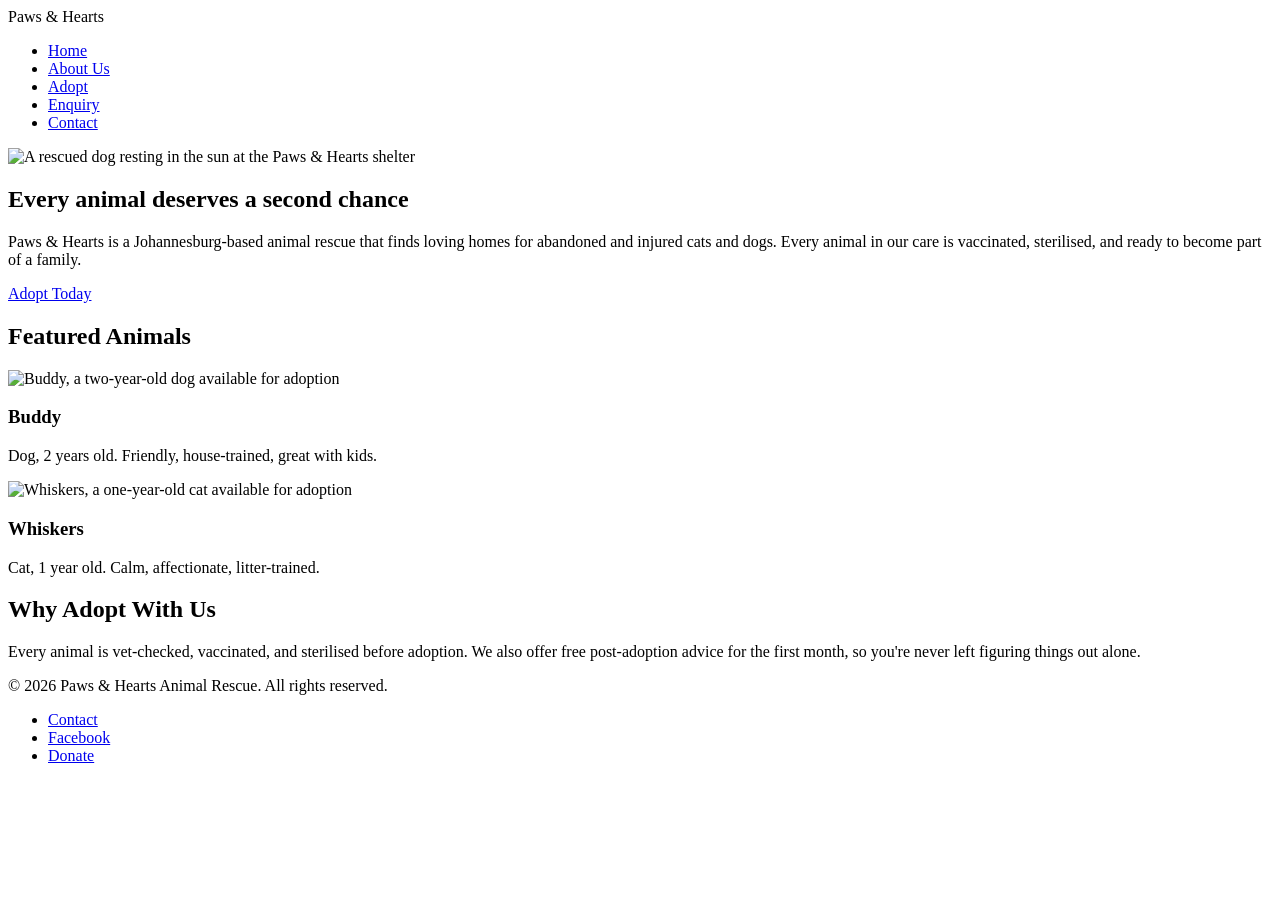
==== index.html @ 0d99cdfc "Restore and push complete website" ====
<!DOCTYPE html>
<html lang="en">
<head>
  <meta charset="UTF-8">
  <meta name="viewport" content="width=device-width, initial-scale=1.0">
  <title>Paws & Hearts | Home</title>
  <!-- one shared stylesheet keeps colours, fonts and spacing consistent across
       every page, and means a style change only has to be made in one place -->
  <link rel="stylesheet" href="css/style.css">
</head>
<body>

  <!-- ***** header ***** -->
  <!-- the header holds the logo and main navigation, and is repeated
       identically on every page so visitors always know where they are
       and can get to any other page in one click -->
  <header>
    <div class="logo">Paws & Hearts</div>

    <nav>
      <!-- these five links match the five pages required by the brief:
           home, about, a services-equivalent page (adopt), enquiry, contact -->
      <ul>
        <li><a href="index.html">Home</a></li>
        <li><a href="about.html">About Us</a></li>
        <li><a href="adopt.html">Adopt</a></li>
        <li><a href="enquiry.html">Enquiry</a></li>
        <li><a href="contact.html">Contact</a></li>
      </ul>
    </nav>
  </header>

  <!-- ***** main content ***** -->
  <main>

    <!-- the hero is the first thing a visitor sees. it states who we are in
         one line and points straight at the main action we want: adopting.
         the <h1> is the single most important heading on the page for both
         users and SEO, so there is only one per page -->
    <section class="hero">
      <img src="images/hero-dog.jpg" alt="A rescued dog resting in the sun at the Paws & Hearts shelter">
      <h1>Every animal deserves a second chance</h1>
      <p>Paws & Hearts is a Johannesburg-based animal rescue that finds loving
         homes for abandoned and injured cats and dogs. Every animal in our
         care is vaccinated, sterilised, and ready to become part of a family.</p>
      <a href="adopt.html" class="cta-button">Adopt Today</a>
    </section>

    <!-- a short teaser of featured animals. the full list lives on adopt.html
         so this section is deliberately kept small -->
    <section class="featured-animals">
      <h2>Featured Animals</h2>
      <article class="animal-card">
        <img src="images/animal-buddy.jpg" alt="Buddy, a two-year-old dog available for adoption">
        <h3>Buddy</h3>
        <p>Dog, 2 years old. Friendly, house-trained, great with kids.</p>
      </article>
      <article class="animal-card">
        <img src="images/animal-whiskers.jpg" alt="Whiskers, a one-year-old cat available for adoption">
        <h3>Whiskers</h3>
        <p>Cat, 1 year old. Calm, affectionate, litter-trained.</p>
      </article>
    </section>

    <!-- explains why adopting through us specifically is a good choice,
         builds trust before asking someone to commit to a form -->
    <section class="why-adopt">
      <h2>Why Adopt With Us</h2>
      <p>Every animal is vet-checked, vaccinated, and sterilised before
         adoption. We also offer free post-adoption advice for the first
         month, so you're never left figuring things out alone.</p>
    </section>

  </main>

  <!-- ***** footer ***** -->
  <!-- repeated on every page so contact info and a donate link are always
       one click away, no matter which page a visitor lands on -->
  <footer>
    <p>&copy; 2026 Paws & Hearts Animal Rescue. All rights reserved.</p>
    <ul>
      <li><a href="contact.html">Contact</a></li>
      <li><a href="#">Facebook</a></li>
      <li><a href="#">Donate</a></li>
    </ul>
  </footer>

  <script src="js/main.js"></script>
</body>
</html>
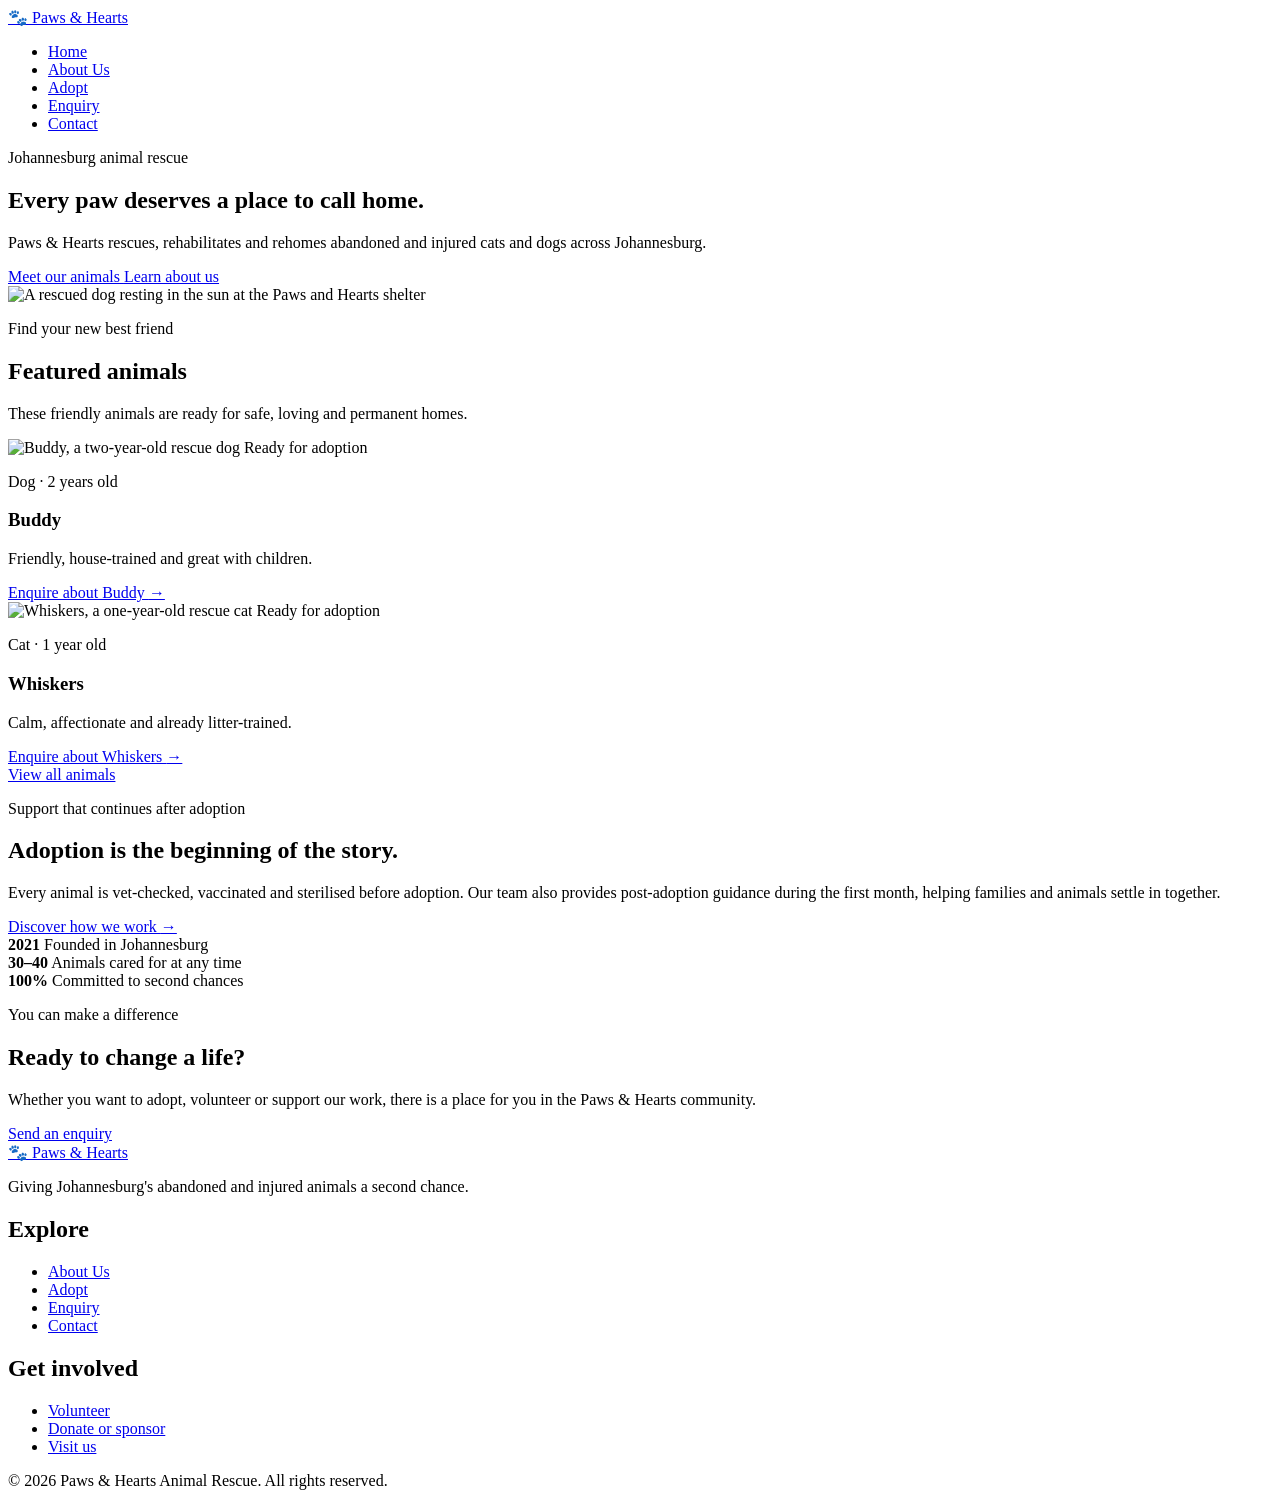
==== commit 383f2533: "Just refined my index.html to ensure that all links work well and nothing is left out" ====
--- a/index.html
+++ b/index.html
@@ -3,88 +3,261 @@
 <head>
   <meta charset="UTF-8">
   <meta name="viewport" content="width=device-width, initial-scale=1.0">
+
   <title>Paws & Hearts | Home</title>
-  <!-- one shared stylesheet keeps colours, fonts and spacing consistent across
-       every page, and means a style change only has to be made in one place -->
+
+  <!--
+    One shared external stylesheet is linked to every page.
+    This ensures that the entire website has consistent typography,
+    colours, spacing, layout and responsive behaviour.
+  -->
   <link rel="stylesheet" href="css/style.css">
 </head>
+
 <body>
 
-  <!-- ***** header ***** -->
-  <!-- the header holds the logo and main navigation, and is repeated
-       identically on every page so visitors always know where they are
-       and can get to any other page in one click -->
-  <header>
-    <div class="logo">Paws & Hearts</div>
-
-    <nav>
-      <!-- these five links match the five pages required by the brief:
-           home, about, a services-equivalent page (adopt), enquiry, contact -->
+  <!-- =========================
+       SITE HEADER AND NAVIGATION
+       ========================= -->
+  <header class="site-header">
+
+    <a class="logo" href="index.html" aria-label="Paws and Hearts home page">
+      <span class="logo-paw" aria-hidden="true">🐾</span>
+      <span>Paws &amp; Hearts</span>
+    </a>
+
+    <nav class="site-navigation" aria-label="Main navigation">
       <ul>
-        <li><a href="index.html">Home</a></li>
-        <li><a href="about.html">About Us</a></li>
-        <li><a href="adopt.html">Adopt</a></li>
-        <li><a href="enquiry.html">Enquiry</a></li>
-        <li><a href="contact.html">Contact</a></li>
+        <li>
+          <a href="index.html" aria-current="page">Home</a>
+        </li>
+        <li>
+          <a href="about.html">About Us</a>
+        </li>
+        <li>
+          <a href="adopt.html">Adopt</a>
+        </li>
+        <li>
+          <a href="enquiry.html">Enquiry</a>
+        </li>
+        <li>
+          <a href="contact.html">Contact</a>
+        </li>
       </ul>
     </nav>
+
   </header>
 
-  <!-- ***** main content ***** -->
   <main>
 
-    <!-- the hero is the first thing a visitor sees. it states who we are in
-         one line and points straight at the main action we want: adopting.
-         the <h1> is the single most important heading on the page for both
-         users and SEO, so there is only one per page -->
-    <section class="hero">
-      <img src="images/hero-dog.jpg" alt="A rescued dog resting in the sun at the Paws & Hearts shelter">
-      <h1>Every animal deserves a second chance</h1>
-      <p>Paws & Hearts is a Johannesburg-based animal rescue that finds loving
-         homes for abandoned and injured cats and dogs. Every animal in our
-         care is vaccinated, sterilised, and ready to become part of a family.</p>
-      <a href="adopt.html" class="cta-button">Adopt Today</a>
-    </section>
-
-    <!-- a short teaser of featured animals. the full list lives on adopt.html
-         so this section is deliberately kept small -->
-    <section class="featured-animals">
-      <h2>Featured Animals</h2>
-      <article class="animal-card">
-        <img src="images/animal-buddy.jpg" alt="Buddy, a two-year-old dog available for adoption">
-        <h3>Buddy</h3>
-        <p>Dog, 2 years old. Friendly, house-trained, great with kids.</p>
-      </article>
-      <article class="animal-card">
-        <img src="images/animal-whiskers.jpg" alt="Whiskers, a one-year-old cat available for adoption">
-        <h3>Whiskers</h3>
-        <p>Cat, 1 year old. Calm, affectionate, litter-trained.</p>
-      </article>
-    </section>
-
-    <!-- explains why adopting through us specifically is a good choice,
-         builds trust before asking someone to commit to a form -->
-    <section class="why-adopt">
-      <h2>Why Adopt With Us</h2>
-      <p>Every animal is vet-checked, vaccinated, and sterilised before
-         adoption. We also offer free post-adoption advice for the first
-         month, so you're never left figuring things out alone.</p>
+    <!-- =========================
+         HERO SECTION
+         ========================= -->
+    <section class="hero-section">
+
+      <div class="hero-content">
+        <p class="eyebrow">Johannesburg animal rescue</p>
+
+        <h1>Every paw deserves a place to call home.</h1>
+
+        <p class="hero-introduction">
+          Paws &amp; Hearts rescues, rehabilitates and rehomes abandoned
+          and injured cats and dogs across Johannesburg.
+        </p>
+
+        <div class="hero-actions">
+          <a class="button button-primary" href="adopt.html">
+            Meet our animals
+          </a>
+
+          <a class="button button-secondary" href="about.html">
+            Learn about us
+          </a>
+        </div>
+      </div>
+
+      <div class="hero-image-wrapper">
+        <img
+          src="images/hero-dog.jpg"
+          alt="A rescued dog resting in the sun at the Paws and Hearts shelter"
+          class="hero-image"
+        >
+      </div>
+
+    </section>
+
+    <!-- =========================
+         FEATURED ANIMALS
+         ========================= -->
+    <section class="content-section featured-section">
+
+      <div class="section-heading">
+        <p class="eyebrow">Find your new best friend</p>
+        <h2>Featured animals</h2>
+        <p>
+          These friendly animals are ready for safe, loving and permanent homes.
+        </p>
+      </div>
+
+      <div class="animal-grid animal-grid-home">
+
+        <article class="animal-card">
+          <div class="animal-image-wrapper">
+            <img
+              src="images/animal-buddy.jpg"
+              alt="Buddy, a two-year-old rescue dog"
+              class="animal-image"
+            >
+            <span class="animal-status">Ready for adoption</span>
+          </div>
+
+          <div class="animal-card-content">
+            <p class="animal-type">Dog · 2 years old</p>
+            <h3>Buddy</h3>
+            <p>
+              Friendly, house-trained and great with children.
+            </p>
+            <a class="text-link" href="enquiry.html">
+              Enquire about Buddy <span aria-hidden="true">→</span>
+            </a>
+          </div>
+        </article>
+
+        <article class="animal-card">
+          <div class="animal-image-wrapper">
+            <img
+              src="images/animal-whiskers.jpg"
+              alt="Whiskers, a one-year-old rescue cat"
+              class="animal-image"
+            >
+            <span class="animal-status">Ready for adoption</span>
+          </div>
+
+          <div class="animal-card-content">
+            <p class="animal-type">Cat · 1 year old</p>
+            <h3>Whiskers</h3>
+            <p>
+              Calm, affectionate and already litter-trained.
+            </p>
+            <a class="text-link" href="enquiry.html">
+              Enquire about Whiskers <span aria-hidden="true">→</span>
+            </a>
+          </div>
+        </article>
+
+      </div>
+
+      <a class="button button-outline section-button" href="adopt.html">
+        View all animals
+      </a>
+
+    </section>
+
+    <!-- =========================
+         WHY ADOPT WITH US
+         ========================= -->
+    <section class="split-section">
+
+      <div class="split-section-content">
+        <p class="eyebrow">Support that continues after adoption</p>
+        <h2>Adoption is the beginning of the story.</h2>
+
+        <p>
+          Every animal is vet-checked, vaccinated and sterilised before
+          adoption. Our team also provides post-adoption guidance during
+          the first month, helping families and animals settle in together.
+        </p>
+
+        <a class="text-link" href="about.html">
+          Discover how we work <span aria-hidden="true">→</span>
+        </a>
+      </div>
+
+      <div class="fact-panel">
+        <div class="fact-item">
+          <strong>2021</strong>
+          <span>Founded in Johannesburg</span>
+        </div>
+
+        <div class="fact-item">
+          <strong>30–40</strong>
+          <span>Animals cared for at any time</span>
+        </div>
+
+        <div class="fact-item">
+          <strong>100%</strong>
+          <span>Committed to second chances</span>
+        </div>
+      </div>
+
+    </section>
+
+    <!-- =========================
+         CALL TO ACTION
+         ========================= -->
+    <section class="callout-section">
+      <p class="eyebrow">You can make a difference</p>
+      <h2>Ready to change a life?</h2>
+      <p>
+        Whether you want to adopt, volunteer or support our work,
+        there is a place for you in the Paws &amp; Hearts community.
+      </p>
+
+      <a class="button button-primary" href="enquiry.html">
+        Send an enquiry
+      </a>
     </section>
 
   </main>
 
-  <!-- ***** footer ***** -->
-  <!-- repeated on every page so contact info and a donate link are always
-       one click away, no matter which page a visitor lands on -->
-  <footer>
-    <p>&copy; 2026 Paws & Hearts Animal Rescue. All rights reserved.</p>
-    <ul>
-      <li><a href="contact.html">Contact</a></li>
-      <li><a href="#">Facebook</a></li>
-      <li><a href="#">Donate</a></li>
-    </ul>
+  <!-- =========================
+       SITE FOOTER
+       ========================= -->
+  <footer class="site-footer">
+
+    <div class="footer-content">
+      <div>
+        <a class="footer-logo" href="index.html">
+          🐾 Paws &amp; Hearts
+        </a>
+
+        <p>
+          Giving Johannesburg's abandoned and injured animals
+          a second chance.
+        </p>
+      </div>
+
+      <div class="footer-links">
+        <h2 class="footer-heading">Explore</h2>
+
+        <ul>
+          <li><a href="about.html">About Us</a></li>
+          <li><a href="adopt.html">Adopt</a></li>
+          <li><a href="enquiry.html">Enquiry</a></li>
+          <li><a href="contact.html">Contact</a></li>
+        </ul>
+      </div>
+
+      <div class="footer-links">
+        <h2 class="footer-heading">Get involved</h2>
+
+        <ul>
+          <li><a href="enquiry.html">Volunteer</a></li>
+          <li><a href="enquiry.html">Donate or sponsor</a></li>
+          <li><a href="contact.html">Visit us</a></li>
+        </ul>
+      </div>
+    </div>
+
+    <div class="footer-bottom">
+      <p>
+        &copy; 2026 Paws &amp; Hearts Animal Rescue.
+        All rights reserved.
+      </p>
+    </div>
+
   </footer>
 
   <script src="js/main.js"></script>
 </body>
-</html>
+</html>
--- a/css/style.css
+++ b/css/style.css
@@ -0,0 +1,10 @@
+/* style.css
+   This is a placeholder stylesheet for Part 1.
+   -Linking it now, even though it is empty, means the <link> tag in every
+    HTML page already resolves correctly instead of pointing to a missing file.
+   -Full styling (colours, layout, typography from the proposal's Design
+    section) gets built here in Part 2. */
+
+* {
+  box-sizing: border-box;
+}
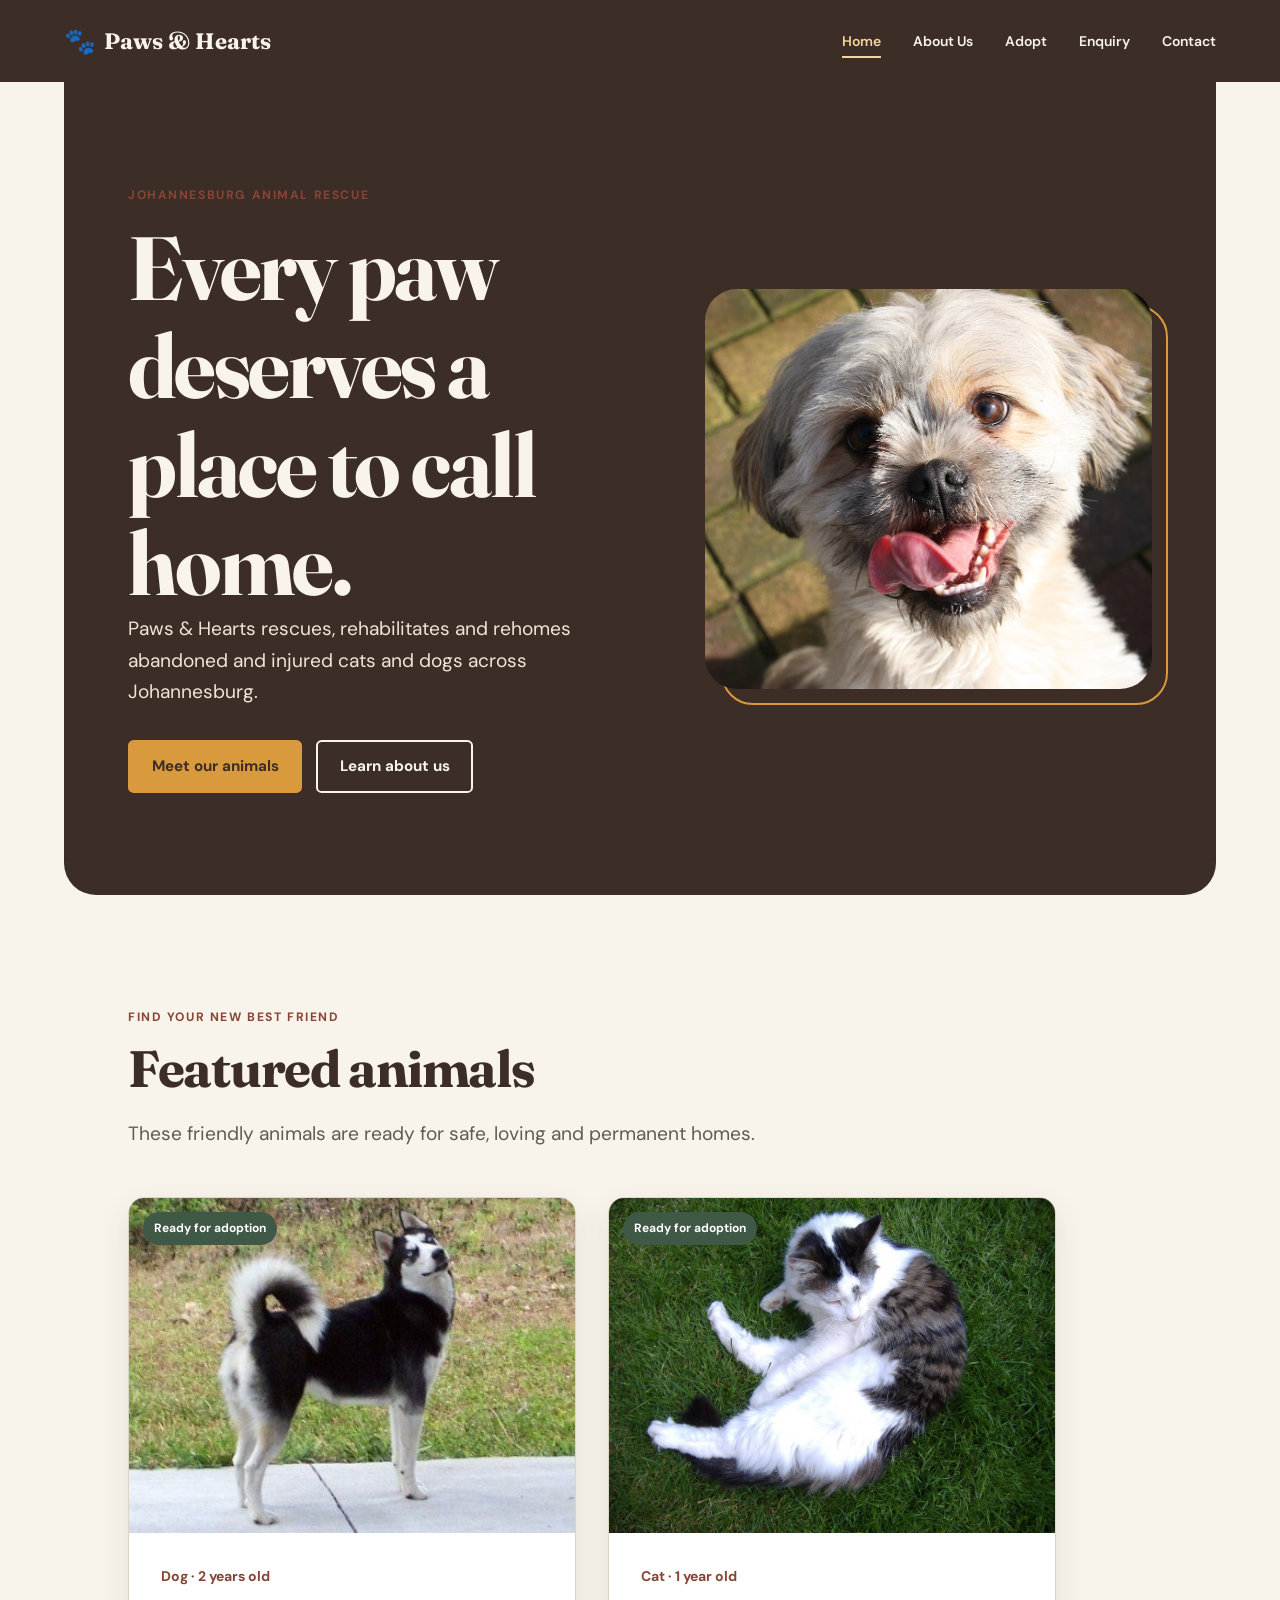
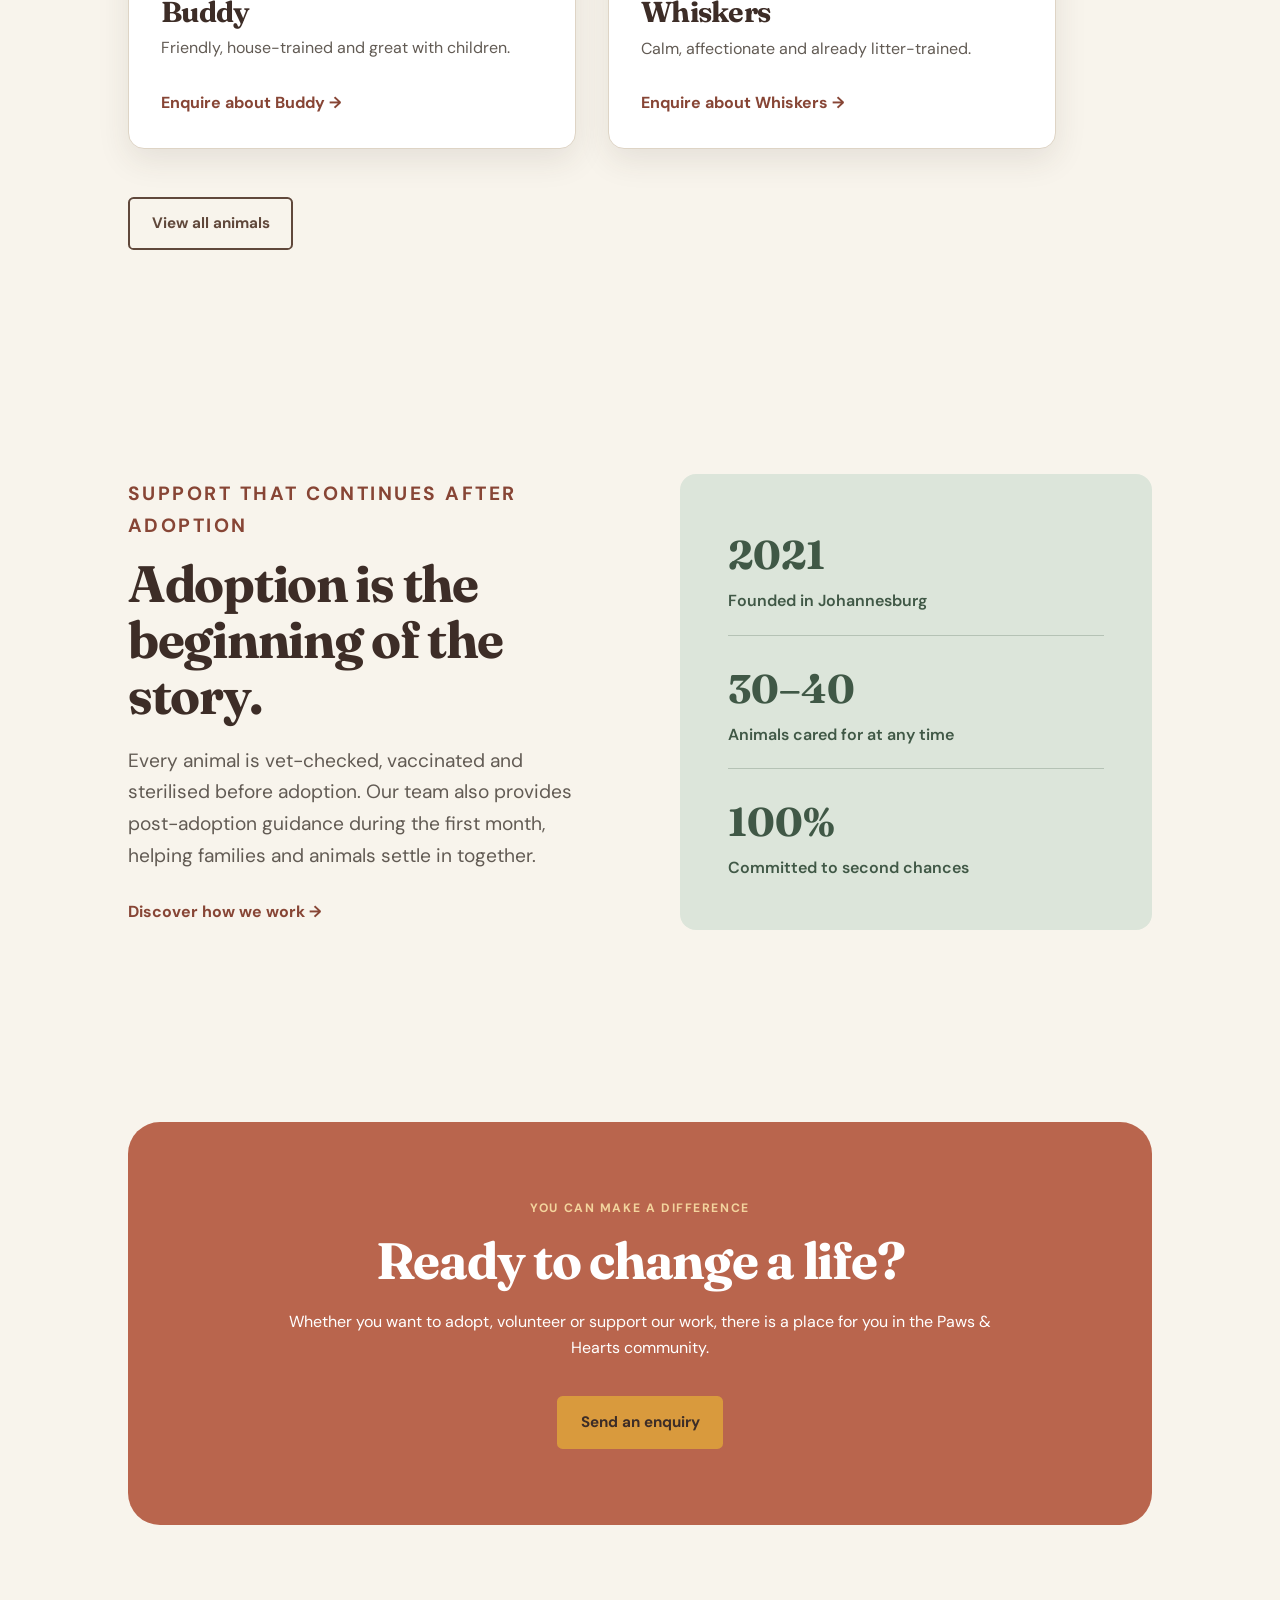
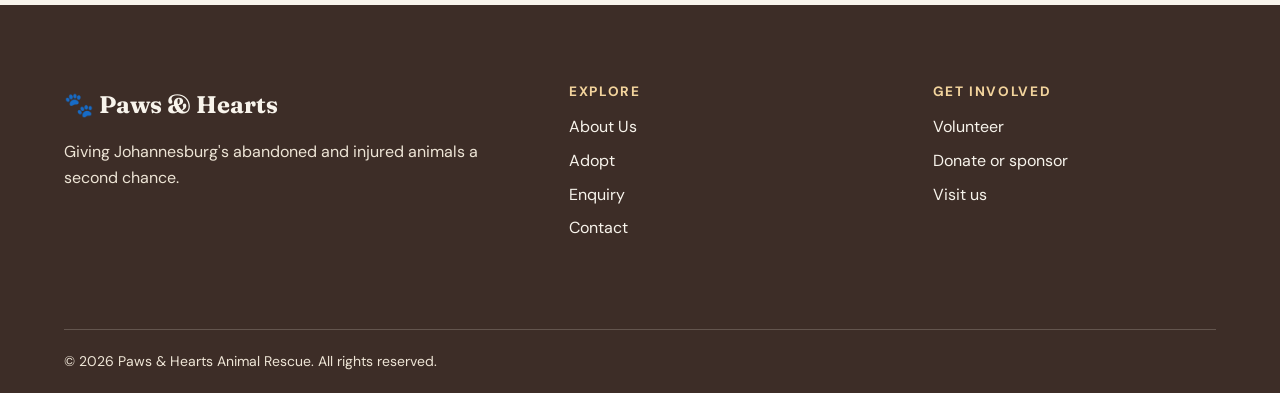
==== commit 25903228: "I added pictures to make my code look cleaner and more nice" ====
--- a/index.html
+++ b/index.html
@@ -78,7 +78,7 @@
 
       <div class="hero-image-wrapper">
         <img
-          src="images/hero-dog.jpg"
+          src="images/hero-dog.png"
           alt="A rescued dog resting in the sun at the Paws and Hearts shelter"
           class="hero-image"
         >
@@ -104,7 +104,7 @@
         <article class="animal-card">
           <div class="animal-image-wrapper">
             <img
-              src="images/animal-buddy.jpg"
+              src="images/animal-buddy.png"
               alt="Buddy, a two-year-old rescue dog"
               class="animal-image"
             >
@@ -126,7 +126,7 @@
         <article class="animal-card">
           <div class="animal-image-wrapper">
             <img
-              src="images/animal-whiskers.jpg"
+              src="images/animal-whiskers.png"
               alt="Whiskers, a one-year-old rescue cat"
               class="animal-image"
             >
--- a/css/style.css
+++ b/css/style.css
@@ -1,10 +1,1369 @@
-/* style.css
-   This is a placeholder stylesheet for Part 1.
-   -Linking it now, even though it is empty, means the <link> tag in every
-    HTML page already resolves correctly instead of pointing to a missing file.
-   -Full styling (colours, layout, typography from the proposal's Design
-    section) gets built here in Part 2. */
-
-* {
+/* =====================================================================
+   Paws & Hearts Animal Rescue
+   Part 2 external stylesheet
+
+   This stylesheet provides:
+
+   - A consistent visual identity across all five pages
+   - CSS reset and default styles
+   - Typography and colour systems using CSS variables
+   - Flexbox and Grid layouts
+   - Desktop, tablet and mobile responsive breakpoints
+   - Responsive images
+   - Hover, focus and active pseudo-classes
+   - Accessible keyboard focus states
+   - Reduced-motion support
+   ===================================================================== */
+
+
+/* =====================================================================
+   1. EXTERNAL FONT IMPORTS
+   ===================================================================== */
+
+@import url(
+  'https://fonts.googleapis.com/css2?family=DM+Sans:wght@400;500;600;700&family=Fraunces:opsz,wght@9..144,600;9..144,700&display=swap'
+);
+
+
+/* =====================================================================
+   2. CSS RESET
+   ===================================================================== */
+
+/*
+  The universal selector applies a predictable box-sizing model
+  to every element. This makes width calculations easier because
+  padding and borders are included inside the declared width.
+*/
+
+*,
+*::before,
+*::after {
   box-sizing: border-box;
-}
+  margin: 0;
+  padding: 0;
+}
+
+
+/*
+  Improve scrolling and make anchor links move smoothly.
+*/
+
+html {
+  scroll-behavior: smooth;
+}
+
+
+/*
+  Prevent horizontal scrolling caused by large elements or images.
+*/
+
+body {
+  overflow-x: hidden;
+}
+
+
+/*
+  Images automatically shrink inside their containers.
+  This ensures that images do not break the mobile layout.
+*/
+
+img {
+  display: block;
+  max-width: 100%;
+  height: auto;
+}
+
+
+/*
+  Form controls inherit the site's typography instead of using
+  inconsistent browser defaults.
+*/
+
+button,
+input,
+select,
+textarea {
+  font: inherit;
+}
+
+
+/*
+  Remove default list bullets because navigation and custom lists
+  are styled separately below.
+*/
+
+ul,
+ol {
+  list-style: none;
+}
+
+
+/* =====================================================================
+   3. DESIGN TOKENS
+   ===================================================================== */
+
+:root {
+
+  /*
+    Dog-inspired colour palette:
+
+    Charcoal: readable main text
+    Cream: warm page background
+    Golden tan: primary call-to-action colour
+    Terracotta: secondary warm accent
+    Sage: calm animal-care accent
+    Brown: supporting dog-colour tone
+  */
+
+  --color-ink: #25221f;
+  --color-ink-soft: #625b54;
+  --color-cream: #f8f4ec;
+  --color-cream-dark: #eee5d6;
+  --color-white: #ffffff;
+
+  --color-brown: #60483b;
+  --color-brown-dark: #3d2d27;
+
+  --color-gold: #d99a3d;
+  --color-gold-light: #f3d49d;
+  --color-gold-dark: #a76e1d;
+
+  --color-terracotta: #b9654d;
+  --color-terracotta-dark: #874535;
+
+  --color-sage: #657c68;
+  --color-sage-light: #dce5da;
+  --color-sage-dark: #405846;
+
+  --color-border: #ded4c5;
+  --color-focus: #286c73;
+
+  /*
+    Typography variables.
+  */
+
+  --font-heading: "Fraunces", Georgia, serif;
+  --font-body: "DM Sans", Arial, sans-serif;
+
+  --font-size-small: 0.875rem;
+  --font-size-body: 1rem;
+  --font-size-large: 1.2rem;
+  --font-size-h3: 1.45rem;
+  --font-size-h2: clamp(2rem, 4vw, 3.25rem);
+  --font-size-h1: clamp(2.8rem, 7vw, 5.8rem);
+
+  /*
+    Spacing scale.
+  */
+
+  --space-1: 0.5rem;
+  --space-2: 0.875rem;
+  --space-3: 1.25rem;
+  --space-4: 2rem;
+  --space-5: 3rem;
+  --space-6: 5rem;
+  --space-7: 7rem;
+
+  /*
+    Layout variables.
+  */
+
+  --content-width: 72rem;
+  --text-width: 68ch;
+  --border-radius-small: 0.35rem;
+  --border-radius-medium: 1rem;
+  --border-radius-large: 2rem;
+
+  /*
+    Shadow variables.
+  */
+
+  --shadow-soft: 0 0.7rem 2rem rgba(61, 45, 39, 0.1);
+  --shadow-card: 0 1rem 2.5rem rgba(61, 45, 39, 0.13);
+  --shadow-hover: 0 1.25rem 2.8rem rgba(61, 45, 39, 0.2);
+}
+
+
+/* =====================================================================
+   4. BASE STYLES
+   ===================================================================== */
+
+body {
+  background-color: var(--color-cream);
+  color: var(--color-ink);
+  font-family: var(--font-body);
+  font-size: var(--font-size-body);
+  line-height: 1.65;
+}
+
+
+/*
+  Default paragraph styling keeps text readable on large displays.
+*/
+
+p {
+  max-width: var(--text-width);
+  margin-bottom: var(--space-3);
+  color: var(--color-ink-soft);
+}
+
+
+/*
+  Headings use a serif display font to create a warm, personal
+  animal-rescue identity rather than a generic technology style.
+*/
+
+h1,
+h2,
+h3 {
+  color: var(--color-brown-dark);
+  font-family: var(--font-heading);
+  font-weight: 700;
+  line-height: 1.1;
+  letter-spacing: -0.025em;
+}
+
+
+h1 {
+  font-size: var(--font-size-h1);
+  max-width: 12ch;
+}
+
+
+h2 {
+  font-size: var(--font-size-h2);
+  margin-bottom: var(--space-3);
+}
+
+
+h3 {
+  font-size: var(--font-size-h3);
+  margin-bottom: var(--space-1);
+}
+
+
+strong {
+  color: var(--color-brown-dark);
+}
+
+
+a {
+  color: inherit;
+  text-decoration: none;
+}
+
+
+a:focus-visible,
+button:focus-visible,
+input:focus-visible,
+select:focus-visible,
+textarea:focus-visible {
+  outline: 3px solid var(--color-focus);
+  outline-offset: 4px;
+}
+
+
+/*
+  Eyebrows are small uppercase labels used to structure sections.
+*/
+
+.eyebrow {
+  color: var(--color-terracotta-dark);
+  font-size: 0.76rem;
+  font-weight: 700;
+  letter-spacing: 0.13em;
+  margin-bottom: var(--space-2);
+  text-transform: uppercase;
+}
+
+
+/* =====================================================================
+   5. SITE HEADER AND NAVIGATION
+   ===================================================================== */
+
+.site-header {
+  align-items: center;
+  background-color: var(--color-brown-dark);
+  color: var(--color-cream);
+  display: flex;
+  justify-content: space-between;
+  gap: var(--space-4);
+  min-height: 5rem;
+  padding: var(--space-3) max(5vw, var(--space-4));
+  position: sticky;
+  top: 0;
+  z-index: 100;
+}
+
+
+/*
+  The logo is also a working link to index.html.
+*/
+
+.logo {
+  align-items: center;
+  color: var(--color-cream);
+  display: inline-flex;
+  font-family: var(--font-heading);
+  font-size: 1.4rem;
+  font-weight: 700;
+  gap: var(--space-1);
+  transition: color 0.2s ease, transform 0.2s ease;
+}
+
+
+.logo-paw {
+  color: var(--color-gold-light);
+  font-family: Arial, sans-serif;
+  font-size: 1.6rem;
+}
+
+
+.logo:hover,
+.logo:focus {
+  color: var(--color-gold-light);
+  transform: translateY(-2px);
+}
+
+
+/*
+  Desktop navigation uses a horizontal flex layout.
+*/
+
+.site-navigation ul {
+  align-items: center;
+  display: flex;
+  flex-wrap: wrap;
+  gap: var(--space-4);
+}
+
+
+.site-navigation a {
+  border-bottom: 2px solid transparent;
+  color: var(--color-cream);
+  font-size: var(--font-size-small);
+  font-weight: 600;
+  padding-bottom: 0.35rem;
+  transition:
+    border-color 0.2s ease,
+    color 0.2s ease;
+}
+
+
+.site-navigation a:hover,
+.site-navigation a:focus,
+.site-navigation a[aria-current="page"] {
+  border-bottom-color: var(--color-gold-light);
+  color: var(--color-gold-light);
+}
+
+
+/* =====================================================================
+   6. MAIN CONTENT LAYOUT
+   ===================================================================== */
+
+main {
+  margin: 0 auto;
+  max-width: var(--content-width);
+  padding: 0 max(5vw, var(--space-4));
+}
+
+
+.content-section {
+  padding: var(--space-7) 0;
+}
+
+
+.page-introduction {
+  padding: var(--space-7) 0 var(--space-6);
+}
+
+
+.page-introduction > p:last-child {
+  font-size: var(--font-size-large);
+  max-width: 60ch;
+}
+
+
+/* =====================================================================
+   7. BUTTONS AND LINKS
+   ===================================================================== */
+
+.button {
+  align-items: center;
+  border: 2px solid transparent;
+  border-radius: var(--border-radius-small);
+  cursor: pointer;
+  display: inline-flex;
+  font-size: 0.95rem;
+  font-weight: 700;
+  justify-content: center;
+  min-height: 3.1rem;
+  padding: 0.75rem 1.35rem;
+  text-align: center;
+  transition:
+    background-color 0.2s ease,
+    border-color 0.2s ease,
+    color 0.2s ease,
+    transform 0.2s ease,
+    box-shadow 0.2s ease;
+}
+
+
+.button:hover {
+  transform: translateY(-3px);
+}
+
+
+.button:active {
+  transform: translateY(0);
+}
+
+
+.button-primary {
+  background-color: var(--color-gold);
+  border-color: var(--color-gold);
+  color: var(--color-brown-dark);
+}
+
+
+.button-primary:hover,
+.button-primary:focus {
+  background-color: var(--color-gold-light);
+  border-color: var(--color-gold-light);
+  box-shadow: var(--shadow-soft);
+}
+
+
+.button-secondary {
+  background-color: transparent;
+  border-color: var(--color-cream);
+  color: var(--color-cream);
+}
+
+
+.button-secondary:hover,
+.button-secondary:focus {
+  background-color: var(--color-cream);
+  color: var(--color-brown-dark);
+}
+
+
+.button-outline {
+  background-color: transparent;
+  border-color: var(--color-brown);
+  color: var(--color-brown);
+}
+
+
+.button-outline:hover,
+.button-outline:focus {
+  background-color: var(--color-brown);
+  color: var(--color-cream);
+}
+
+
+.button-small {
+  font-size: 0.85rem;
+  min-height: 2.7rem;
+  padding: 0.6rem 0.9rem;
+}
+
+
+.text-link {
+  color: var(--color-terracotta-dark);
+  display: inline-block;
+  font-weight: 700;
+  margin-top: var(--space-1);
+  transition: color 0.2s ease, transform 0.2s ease;
+}
+
+
+.text-link:hover,
+.text-link:focus {
+  color: var(--color-gold-dark);
+  transform: translateX(4px);
+}
+
+
+/* =====================================================================
+   8. HOME PAGE HERO
+   ===================================================================== */
+
+.hero-section {
+  align-items: center;
+  background-color: var(--color-brown-dark);
+  border-radius: 0 0 var(--border-radius-large) var(--border-radius-large);
+  color: var(--color-cream);
+  display: grid;
+  gap: var(--space-6);
+  grid-template-columns: minmax(0, 1fr) minmax(20rem, 0.9fr);
+  margin-inline: calc(max(5vw, var(--space-4)) * -1);
+  overflow: hidden;
+  padding: clamp(3rem, 8vw, 7rem) max(5vw, var(--space-4));
+}
+
+
+.hero-content h1 {
+  color: var(--color-cream);
+}
+
+
+.hero-introduction {
+  color: var(--color-cream-dark);
+  font-size: var(--font-size-large);
+  max-width: 52ch;
+}
+
+
+.hero-actions {
+  display: flex;
+  flex-wrap: wrap;
+  gap: var(--space-2);
+  margin-top: var(--space-4);
+}
+
+
+.hero-image-wrapper {
+  position: relative;
+}
+
+
+.hero-image-wrapper::after {
+  border: 2px solid var(--color-gold);
+  border-radius: var(--border-radius-large);
+  content: "";
+  inset: 1rem -1rem -1rem 1rem;
+  pointer-events: none;
+  position: absolute;
+}
+
+
+.hero-image {
+  border-radius: var(--border-radius-large);
+  min-height: 25rem;
+  object-fit: cover;
+  position: relative;
+  width: 100%;
+  z-index: 1;
+}
+
+
+/* =====================================================================
+   9. SECTION HEADINGS
+   ===================================================================== */
+
+.section-heading {
+  margin-bottom: var(--space-5);
+  max-width: 48rem;
+}
+
+
+.section-heading p:last-child {
+  font-size: var(--font-size-large);
+}
+
+
+/* =====================================================================
+   10. ANIMAL CARDS
+   ===================================================================== */
+
+.animal-grid {
+  display: grid;
+  gap: var(--space-4);
+  grid-template-columns: repeat(3, minmax(0, 1fr));
+}
+
+
+.animal-grid-home {
+  grid-template-columns: repeat(2, minmax(0, 1fr));
+  max-width: 58rem;
+}
+
+
+.animal-card {
+  background-color: var(--color-white);
+  border: 1px solid var(--color-border);
+  border-radius: var(--border-radius-medium);
+  box-shadow: var(--shadow-soft);
+  overflow: hidden;
+  transition:
+    box-shadow 0.25s ease,
+    transform 0.25s ease;
+}
+
+
+.animal-card:hover {
+  box-shadow: var(--shadow-hover);
+  transform: translateY(-0.5rem);
+}
+
+
+.animal-image-wrapper {
+  min-height: 15rem;
+  overflow: hidden;
+  position: relative;
+}
+
+
+.animal-image {
+  height: 100%;
+  min-height: 15rem;
+  object-fit: cover;
+  transition: transform 0.4s ease;
+  width: 100%;
+}
+
+
+.animal-card:hover .animal-image {
+  transform: scale(1.05);
+}
+
+
+.animal-status {
+  background-color: var(--color-sage-dark);
+  border-radius: 999px;
+  color: var(--color-white);
+  font-size: 0.75rem;
+  font-weight: 700;
+  left: var(--space-2);
+  padding: 0.4rem 0.7rem;
+  position: absolute;
+  top: var(--space-2);
+}
+
+
+.animal-card-content {
+  padding: var(--space-4);
+}
+
+
+.animal-card h2,
+.animal-card h3 {
+  font-size: 1.8rem;
+  margin-bottom: var(--space-1);
+}
+
+
+.animal-type {
+  color: var(--color-terracotta-dark);
+  font-size: var(--font-size-small);
+  font-weight: 700;
+  margin-bottom: var(--space-1);
+}
+
+
+.section-button {
+  margin-top: var(--space-5);
+}
+
+
+/* =====================================================================
+   11. SPLIT SECTION AND FACT PANEL
+   ===================================================================== */
+
+.split-section {
+  align-items: stretch;
+  display: grid;
+  gap: var(--space-6);
+  grid-template-columns: 1fr 1fr;
+  padding: var(--space-7) 0;
+}
+
+
+.split-section-content {
+  align-self: center;
+}
+
+
+.split-section-content p {
+  font-size: var(--font-size-large);
+}
+
+
+.fact-panel {
+  background-color: var(--color-sage-light);
+  border-radius: var(--border-radius-medium);
+  display: grid;
+  gap: var(--space-3);
+  padding: var(--space-5);
+}
+
+
+.fact-item {
+  border-bottom: 1px solid rgba(64, 88, 70, 0.25);
+  display: flex;
+  flex-direction: column;
+  padding-bottom: var(--space-3);
+}
+
+
+.fact-item:last-child {
+  border-bottom: 0;
+  padding-bottom: 0;
+}
+
+
+.fact-item strong {
+  color: var(--color-sage-dark);
+  font-family: var(--font-heading);
+  font-size: 2.5rem;
+}
+
+
+.fact-item span {
+  color: var(--color-sage-dark);
+  font-weight: 600;
+}
+
+
+/* =====================================================================
+   12. CALLOUT SECTIONS
+   ===================================================================== */
+
+.callout-section {
+  background-color: var(--color-terracotta);
+  border-radius: var(--border-radius-large);
+  color: var(--color-white);
+  margin: var(--space-6) 0;
+  padding: clamp(2.5rem, 6vw, 5rem);
+  text-align: center;
+}
+
+
+.callout-section h2 {
+  color: var(--color-white);
+}
+
+
+.callout-section p {
+  color: var(--color-white);
+  margin-inline: auto;
+}
+
+
+.callout-section .eyebrow {
+  color: var(--color-gold-light);
+}
+
+
+.callout-section .button {
+  margin-top: var(--space-2);
+}
+
+
+.adoption-callout {
+  margin-bottom: var(--space-7);
+}
+
+
+/* =====================================================================
+   13. ABOUT PAGE
+   ===================================================================== */
+
+.story-section {
+  align-items: center;
+  display: grid;
+  gap: var(--space-6);
+  grid-template-columns: minmax(0, 1fr) minmax(0, 1fr);
+  padding-bottom: var(--space-7);
+}
+
+
+.story-section-image img {
+  border-radius: var(--border-radius-large);
+  height: 28rem;
+  object-fit: cover;
+  width: 100%;
+}
+
+
+.story-section-content p {
+  font-size: var(--font-size-large);
+}
+
+
+.mission-section {
+  display: grid;
+  gap: var(--space-4);
+  grid-template-columns: repeat(2, minmax(0, 1fr));
+  padding: var(--space-6) 0;
+}
+
+
+.mission-card {
+  background-color: var(--color-cream-dark);
+  border-left: 0.45rem solid var(--color-sage);
+  border-radius: var(--border-radius-medium);
+  padding: var(--space-5);
+}
+
+
+.mission-card-highlight {
+  background-color: var(--color-gold-light);
+  border-left-color: var(--color-terracotta);
+}
+
+
+.card-number,
+.process-number {
+  color: var(--color-terracotta-dark);
+  display: block;
+  font-size: 0.8rem;
+  font-weight: 700;
+  letter-spacing: 0.15em;
+  margin-bottom: var(--space-3);
+}
+
+
+.process-grid {
+  display: grid;
+  gap: var(--space-4);
+  grid-template-columns: repeat(3, minmax(0, 1fr));
+}
+
+
+.process-card {
+  border-top: 0.3rem solid var(--color-gold);
+  padding: var(--space-4) 0;
+}
+
+
+.process-card p {
+  max-width: 35ch;
+}
+
+
+.values-section {
+  align-items: start;
+  background-color: var(--color-sage-light);
+  border-radius: var(--border-radius-medium);
+  display: grid;
+  gap: var(--space-6);
+  grid-template-columns: 0.7fr 1.3fr;
+  margin-bottom: var(--space-7);
+  padding: var(--space-5);
+}
+
+
+.values-list li {
+  align-items: flex-start;
+  border-bottom: 1px solid rgba(64, 88, 70, 0.25);
+  display: grid;
+  gap: var(--space-3);
+  grid-template-columns: 10rem 1fr;
+  padding: var(--space-3) 0;
+}
+
+
+.values-list li:first-child {
+  padding-top: 0;
+}
+
+
+.values-list li:last-child {
+  border-bottom: 0;
+  padding-bottom: 0;
+}
+
+
+.values-list strong {
+  color: var(--color-sage-dark);
+}
+
+
+.values-list span {
+  color: var(--color-sage-dark);
+}
+
+
+/* =====================================================================
+   14. FORMS
+   ===================================================================== */
+
+.form-section {
+  align-items: start;
+  display: grid;
+  gap: var(--space-6);
+  grid-template-columns: minmax(0, 1.2fr) minmax(18rem, 0.8fr);
+  padding-bottom: var(--space-7);
+}
+
+
+.enquiry-form,
+.contact-form {
+  background-color: var(--color-white);
+  border: 1px solid var(--color-border);
+  border-radius: var(--border-radius-medium);
+  box-shadow: var(--shadow-soft);
+  padding: var(--space-5);
+}
+
+
+fieldset {
+  border: 0;
+  margin-bottom: var(--space-4);
+}
+
+
+legend {
+  color: var(--color-brown-dark);
+  font-family: var(--font-heading);
+  font-size: 1.6rem;
+  font-weight: 700;
+  margin-bottom: var(--space-3);
+}
+
+
+label {
+  color: var(--color-brown-dark);
+  display: block;
+  font-size: 0.9rem;
+  font-weight: 700;
+  margin-bottom: var(--space-1);
+  margin-top: var(--space-3);
+}
+
+
+label:first-of-type {
+  margin-top: 0;
+}
+
+
+input,
+select,
+textarea {
+  background-color: var(--color-cream);
+  border: 1px solid var(--color-border);
+  border-radius: var(--border-radius-small);
+  color: var(--color-ink);
+  padding: 0.8rem 0.9rem;
+  transition:
+    background-color 0.2s ease,
+    border-color 0.2s ease,
+    box-shadow 0.2s ease;
+  width: 100%;
+}
+
+
+textarea {
+  min-height: 9rem;
+  resize: vertical;
+}
+
+
+input:hover,
+select:hover,
+textarea:hover {
+  border-color: var(--color-gold-dark);
+}
+
+
+input:focus,
+select:focus,
+textarea:focus {
+  background-color: var(--color-white);
+  border-color: var(--color-focus);
+  box-shadow: 0 0 0 3px rgba(40, 108, 115, 0.15);
+  outline: none;
+}
+
+
+input:invalid:not(:placeholder-shown),
+select:invalid:not(:placeholder-shown) {
+  border-color: var(--color-terracotta);
+}
+
+
+.form-submit {
+  border: 0;
+}
+
+
+.form-aside {
+  background-color: var(--color-sage-light);
+  border-radius: var(--border-radius-medium);
+  padding: var(--space-5);
+}
+
+
+.form-aside h2 {
+  font-size: 2.1rem;
+}
+
+
+.aside-note {
+  border-top: 1px solid rgba(64, 88, 70, 0.25);
+  display: flex;
+  flex-direction: column;
+  gap: 0.25rem;
+  padding: var(--space-3) 0;
+}
+
+
+.aside-note strong,
+.aside-note span {
+  color: var(--color-sage-dark);
+}
+
+
+.aside-note:last-child {
+  padding-bottom: 0;
+}
+
+
+/* =====================================================================
+   15. CONTACT PAGE
+   ===================================================================== */
+
+.contact-layout {
+  align-items: start;
+  display: grid;
+  gap: var(--space-6);
+  grid-template-columns: minmax(0, 1fr) minmax(18rem, 0.8fr);
+  padding-bottom: var(--space-6);
+}
+
+
+.contact-details {
+  display: grid;
+  gap: var(--space-3);
+}
+
+
+.contact-detail {
+  align-items: flex-start;
+  background-color: var(--color-white);
+  border: 1px solid var(--color-border);
+  border-radius: var(--border-radius-medium);
+  display: flex;
+  gap: var(--space-3);
+  padding: var(--space-4);
+}
+
+
+.contact-icon {
+  font-size: 1.5rem;
+}
+
+
+.contact-detail h2 {
+  font-size: 1.4rem;
+  margin-bottom: var(--space-1);
+}
+
+
+.location-note {
+  background-color: var(--color-cream-dark);
+  border-radius: var(--border-radius-medium);
+  margin-bottom: var(--space-7);
+  padding: var(--space-5);
+}
+
+
+.location-note p {
+  max-width: 55ch;
+}
+
+
+/* =====================================================================
+   16. FOOTER
+   ===================================================================== */
+
+.site-footer {
+  background-color: var(--color-brown-dark);
+  color: var(--color-cream);
+  padding: var(--space-6) max(5vw, var(--space-4)) var(--space-3);
+}
+
+
+.footer-content {
+  display: grid;
+  gap: var(--space-6);
+  grid-template-columns: 1.5fr 1fr 1fr;
+  margin: 0 auto;
+  max-width: var(--content-width);
+}
+
+
+.footer-logo {
+  color: var(--color-cream);
+  display: inline-block;
+  font-family: var(--font-heading);
+  font-size: 1.5rem;
+  font-weight: 700;
+  margin-bottom: var(--space-2);
+}
+
+
+.footer-logo:hover,
+.footer-logo:focus {
+  color: var(--color-gold-light);
+}
+
+
+.site-footer p {
+  color: var(--color-cream-dark);
+}
+
+
+.footer-heading {
+  color: var(--color-gold-light);
+  font-family: var(--font-body);
+  font-size: 0.85rem;
+  letter-spacing: 0.12em;
+  margin-bottom: var(--space-2);
+  text-transform: uppercase;
+}
+
+
+.footer-links li {
+  margin-bottom: 0.45rem;
+}
+
+
+.footer-links a {
+  color: var(--color-cream);
+  transition: color 0.2s ease;
+}
+
+
+.footer-links a:hover,
+.footer-links a:focus {
+  color: var(--color-gold-light);
+}
+
+
+.footer-bottom {
+  border-top: 1px solid rgba(248, 244, 236, 0.2);
+  margin: var(--space-6) auto 0;
+  max-width: var(--content-width);
+  padding-top: var(--space-3);
+}
+
+
+.footer-bottom p {
+  font-size: var(--font-size-small);
+  margin-bottom: 0;
+}
+
+
+/* =====================================================================
+   17. TABLET RESPONSIVE DESIGN
+   ===================================================================== */
+
+@media (max-width: 900px) {
+
+  .site-header {
+    align-items: flex-start;
+    flex-direction: column;
+    padding-block: var(--space-3);
+  }
+
+
+  .site-navigation ul {
+    gap: var(--space-3);
+  }
+
+
+  .hero-section {
+    grid-template-columns: 1fr;
+  }
+
+
+  .hero-image-wrapper {
+    max-width: 42rem;
+  }
+
+
+  .animal-grid {
+    grid-template-columns: repeat(2, minmax(0, 1fr));
+  }
+
+
+  .animal-grid-home {
+    grid-template-columns: repeat(2, minmax(0, 1fr));
+  }
+
+
+  .split-section,
+  .story-section,
+  .form-section,
+  .contact-layout {
+    gap: var(--space-5);
+    grid-template-columns: 1fr;
+  }
+
+
+  .story-section-image {
+    max-width: 42rem;
+  }
+
+
+  .mission-section,
+  .process-grid {
+    grid-template-columns: 1fr;
+  }
+
+
+  .values-section {
+    grid-template-columns: 1fr;
+  }
+
+
+  .values-list li {
+    grid-template-columns: 12rem 1fr;
+  }
+
+
+  .footer-content {
+    grid-template-columns: 1fr 1fr;
+  }
+}
+
+
+/* =====================================================================
+   18. MOBILE RESPONSIVE DESIGN
+   ===================================================================== */
+
+@media (max-width: 600px) {
+
+  :root {
+    --space-6: 3.5rem;
+    --space-7: 4.5rem;
+  }
+
+
+  .site-header {
+    align-items: center;
+    padding-inline: var(--space-3);
+  }
+
+
+  .site-navigation {
+    width: 100%;
+  }
+
+
+  .site-navigation ul {
+    align-items: center;
+    flex-direction: column;
+    gap: var(--space-1);
+    width: 100%;
+  }
+
+
+  .site-navigation a {
+    display: block;
+    padding: 0.35rem 0;
+  }
+
+
+  main {
+    padding-inline: var(--space-3);
+  }
+
+
+  .hero-section {
+    border-radius: 0 0 var(--border-radius-medium) var(--border-radius-medium);
+    margin-inline: calc(var(--space-3) * -1);
+    padding-inline: var(--space-3);
+  }
+
+
+  .hero-actions {
+    align-items: stretch;
+    flex-direction: column;
+  }
+
+
+  .hero-actions .button {
+    width: 100%;
+  }
+
+
+  .hero-image {
+    min-height: 18rem;
+  }
+
+
+  .animal-grid,
+  .animal-grid-home {
+    grid-template-columns: 1fr;
+  }
+
+
+  .animal-image-wrapper,
+  .animal-image {
+    min-height: 14rem;
+  }
+
+
+  .split-section {
+    padding-block: var(--space-6);
+  }
+
+
+  .fact-panel {
+    padding: var(--space-4);
+  }
+
+
+  .values-section {
+    padding: var(--space-4);
+  }
+
+
+  .values-list li {
+    display: flex;
+    flex-direction: column;
+    gap: 0.2rem;
+  }
+
+
+  .enquiry-form,
+  .contact-form,
+  .form-aside {
+    padding: var(--space-4);
+  }
+
+
+  .footer-content {
+    grid-template-columns: 1fr;
+  }
+
+
+  .site-footer {
+    padding-inline: var(--space-3);
+  }
+
+
+  .footer-bottom {
+    text-align: center;
+  }
+}
+
+
+/* =====================================================================
+   19. REDUCED MOTION ACCESSIBILITY
+   ===================================================================== */
+
+/*
+  Visitors who have enabled reduced motion at operating-system level
+  should not receive unnecessary movement or transitions.
+*/
+
+@media (prefers-reduced-motion: reduce) {
+
+  html {
+    scroll-behavior: auto;
+  }
+
+
+  *,
+  *::before,
+  *::after {
+    scroll-behavior: auto !important;
+    transition-duration: 0.01ms !important;
+  }
+}
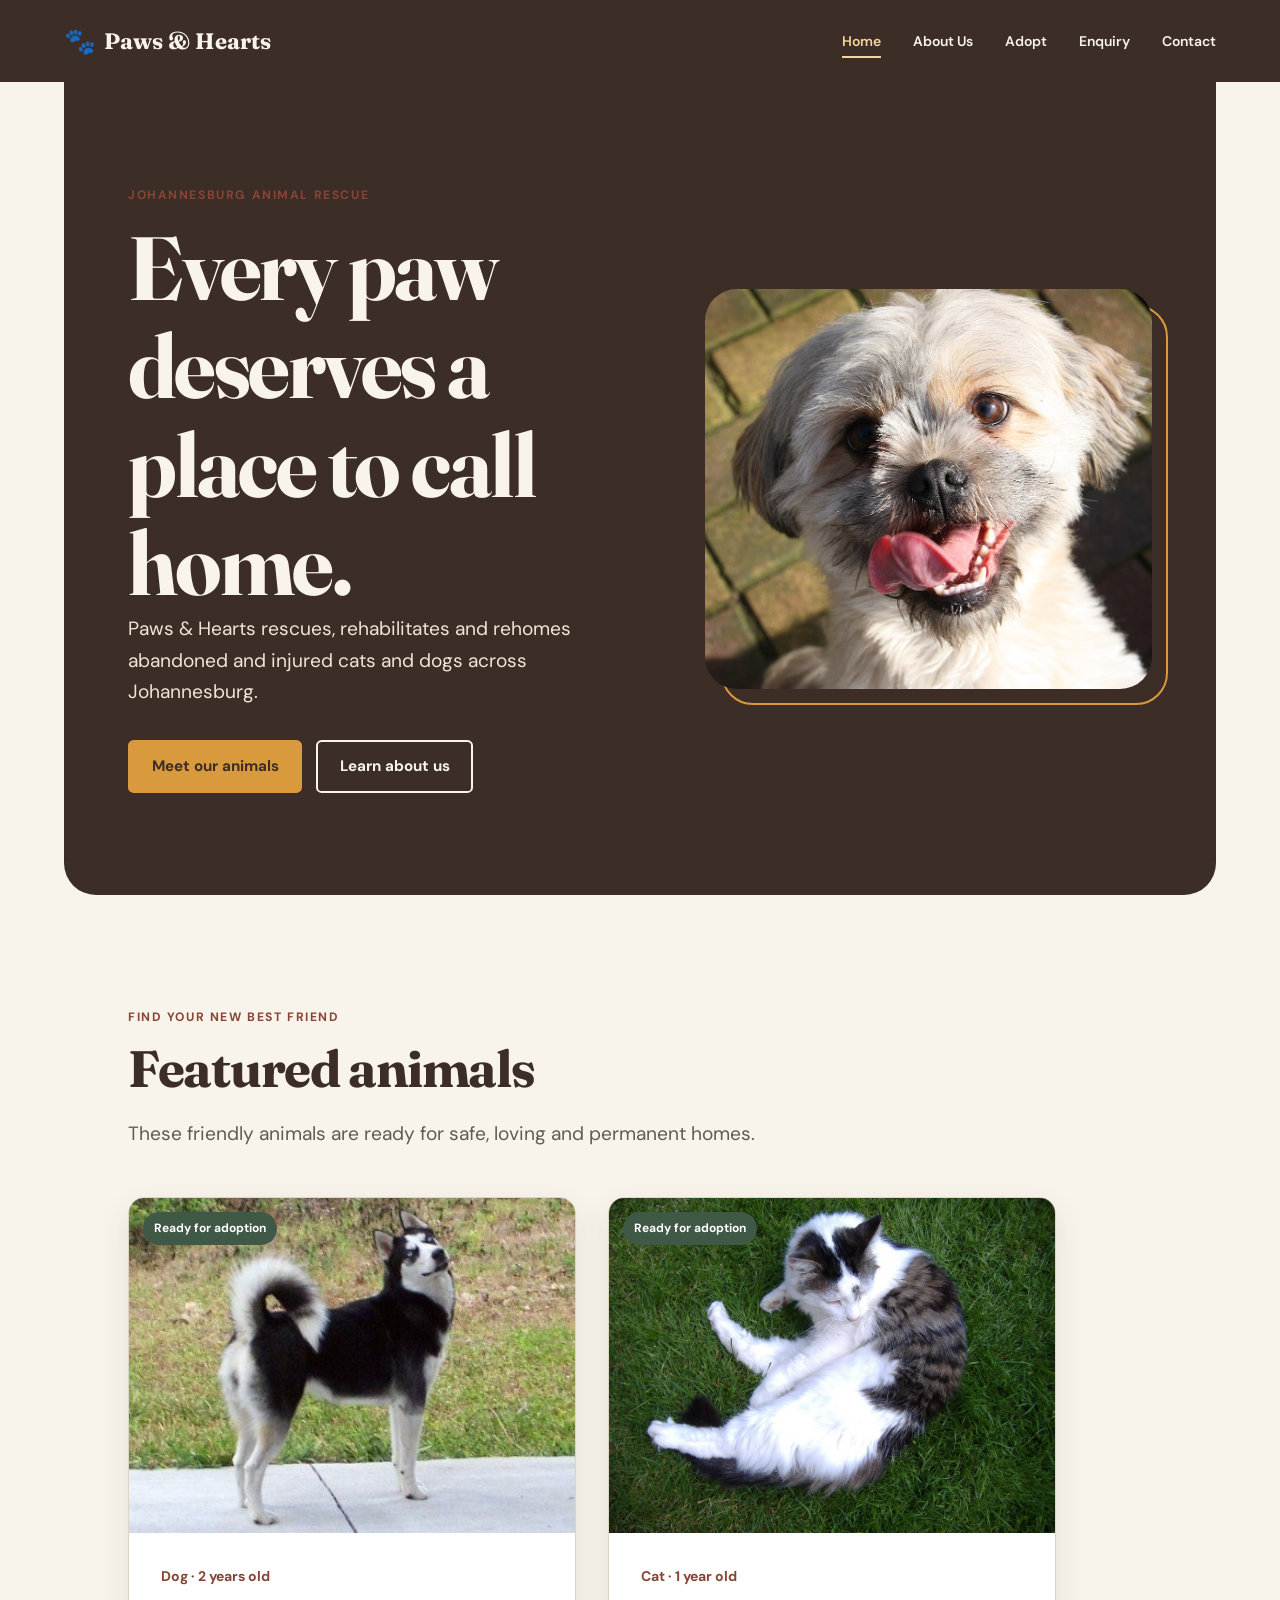
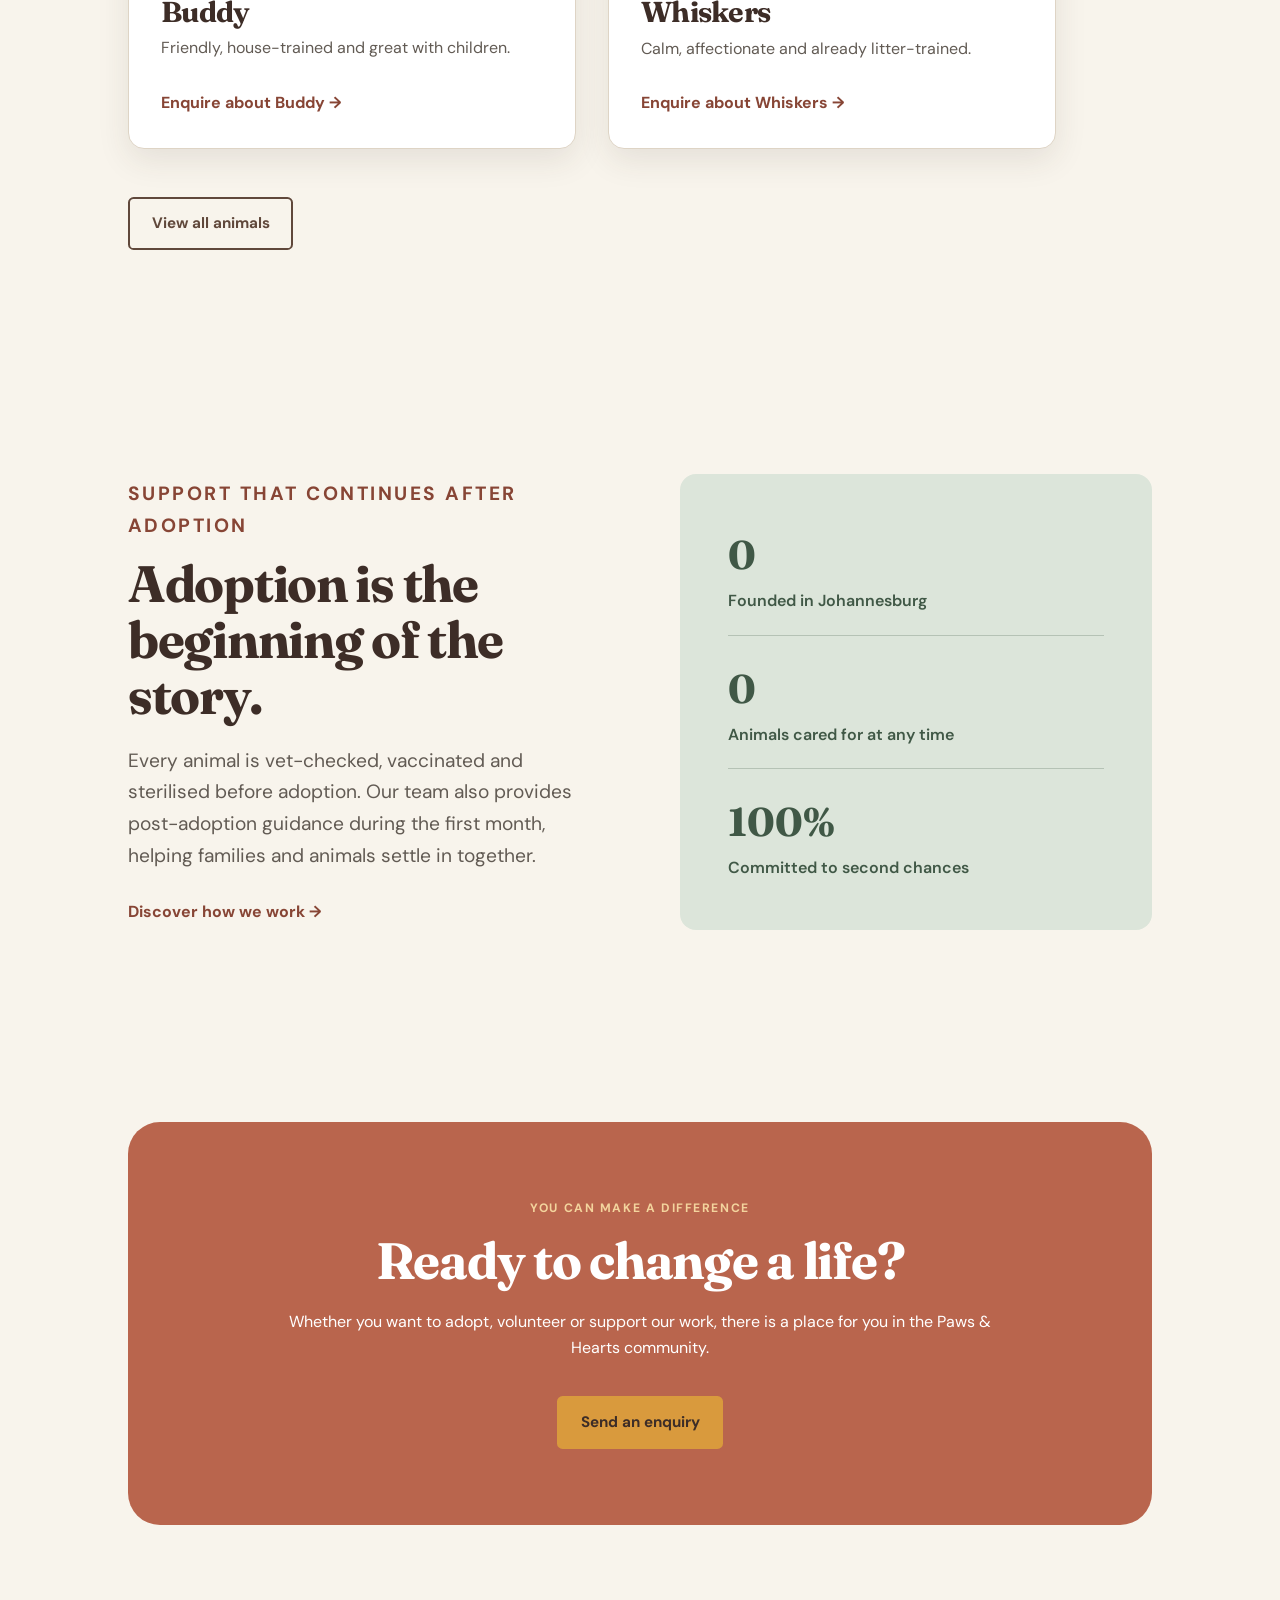
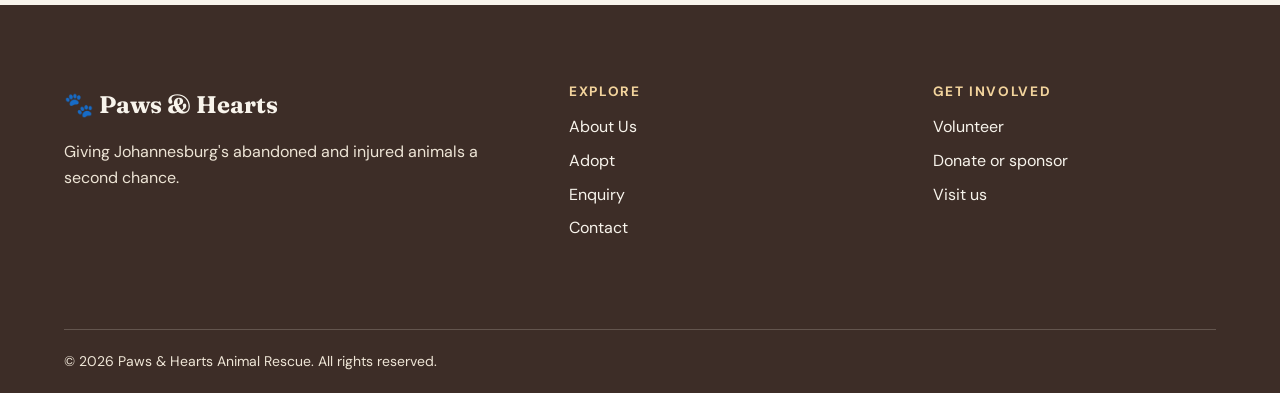
==== commit 52c08e07: "I updated my existing index html file right now because the Part 3 rubric explicitly demands optimiz" ====
--- a/index.html
+++ b/index.html
@@ -3,24 +3,15 @@
 <head>
   <meta charset="UTF-8">
   <meta name="viewport" content="width=device-width, initial-scale=1.0">
-
-  <title>Paws & Hearts | Home</title>
-
-  <!--
-    One shared external stylesheet is linked to every page.
-    This ensures that the entire website has consistent typography,
-    colours, spacing, layout and responsive behaviour.
-  -->
+  <title>Paws & Hearts Animal Rescue | Home</title>
+  <meta name="description" content="Paws and Hearts rescues rehabilitates and rehomes abandoned and injured cats and dogs across Johannesburg. Find your new best friend today.">
+  <meta name="keywords" content="animal rescue Johannesburg adopt a dog adopt a cat pet adoption animal shelter">
   <link rel="stylesheet" href="css/style.css">
 </head>
 
 <body>
 
-  <!-- =========================
-       SITE HEADER AND NAVIGATION
-       ========================= -->
   <header class="site-header">
-
     <a class="logo" href="index.html" aria-label="Paws and Hearts home page">
       <span class="logo-paw" aria-hidden="true">🐾</span>
       <span>Paws &amp; Hearts</span>
@@ -28,48 +19,30 @@
 
     <nav class="site-navigation" aria-label="Main navigation">
       <ul>
-        <li>
-          <a href="index.html" aria-current="page">Home</a>
-        </li>
-        <li>
-          <a href="about.html">About Us</a>
-        </li>
-        <li>
-          <a href="adopt.html">Adopt</a>
-        </li>
-        <li>
-          <a href="enquiry.html">Enquiry</a>
-        </li>
-        <li>
-          <a href="contact.html">Contact</a>
-        </li>
+        <li><a href="index.html" aria-current="page">Home</a></li>
+        <li><a href="about.html">About Us</a></li>
+        <li><a href="adopt.html">Adopt</a></li>
+        <li><a href="enquiry.html">Enquiry</a></li>
+        <li><a href="contact.html">Contact</a></li>
       </ul>
     </nav>
-
   </header>
 
   <main>
-
-    <!-- =========================
-         HERO SECTION
-         ========================= -->
     <section class="hero-section">
-
       <div class="hero-content">
         <p class="eyebrow">Johannesburg animal rescue</p>
-
         <h1>Every paw deserves a place to call home.</h1>
-
         <p class="hero-introduction">
           Paws &amp; Hearts rescues, rehabilitates and rehomes abandoned
           and injured cats and dogs across Johannesburg.
         </p>
 
+        <div class="hero-paw-container"></div>
         <div class="hero-actions">
-          <a class="button button-primary" href="adopt.html">
+          <a class="button button-primary heartbeat-btn" href="adopt.html">
             Meet our animals
           </a>
-
           <a class="button button-secondary" href="about.html">
             Learn about us
           </a>
@@ -79,18 +52,15 @@
       <div class="hero-image-wrapper">
         <img
           src="images/hero-dog.png"
+          srcset="images/hero-dog.png 480w, images/hero-dog.png 960w, images/hero-dog.png 1440w"
+          sizes="(max-width: 900px) 100vw, 45vw"
           alt="A rescued dog resting in the sun at the Paws and Hearts shelter"
           class="hero-image"
         >
       </div>
-
-    </section>
-
-    <!-- =========================
-         FEATURED ANIMALS
-         ========================= -->
+    </section>
+
     <section class="content-section featured-section">
-
       <div class="section-heading">
         <p class="eyebrow">Find your new best friend</p>
         <h2>Featured animals</h2>
@@ -100,12 +70,13 @@
       </div>
 
       <div class="animal-grid animal-grid-home">
-
         <article class="animal-card">
           <div class="animal-image-wrapper">
             <img
               src="images/animal-buddy.png"
-              alt="Buddy, a two-year-old rescue dog"
+              srcset="images/animal-buddy.png 400w, images/animal-buddy.png 800w"
+              sizes="(max-width: 600px) 100vw, 50vw"
+              alt="Buddy a two year old rescue dog ready for adoption"
               class="animal-image"
             >
             <span class="animal-status">Ready for adoption</span>
@@ -127,7 +98,9 @@
           <div class="animal-image-wrapper">
             <img
               src="images/animal-whiskers.png"
-              alt="Whiskers, a one-year-old rescue cat"
+              srcset="images/animal-whiskers.png 400w, images/animal-whiskers.png 800w"
+              sizes="(max-width: 600px) 100vw, 50vw"
+              alt="Whiskers a one year old rescue cat ready for adoption"
               class="animal-image"
             >
             <span class="animal-status">Ready for adoption</span>
@@ -144,30 +117,22 @@
             </a>
           </div>
         </article>
-
       </div>
 
       <a class="button button-outline section-button" href="adopt.html">
         View all animals
       </a>
-
-    </section>
-
-    <!-- =========================
-         WHY ADOPT WITH US
-         ========================= -->
+    </section>
+
     <section class="split-section">
-
       <div class="split-section-content">
         <p class="eyebrow">Support that continues after adoption</p>
         <h2>Adoption is the beginning of the story.</h2>
-
         <p>
           Every animal is vet-checked, vaccinated and sterilised before
           adoption. Our team also provides post-adoption guidance during
           the first month, helping families and animals settle in together.
         </p>
-
         <a class="text-link" href="about.html">
           Discover how we work <span aria-hidden="true">→</span>
         </a>
@@ -175,12 +140,12 @@
 
       <div class="fact-panel">
         <div class="fact-item">
-          <strong>2021</strong>
+          <strong class="stat-number" data-target="2021">0</strong>
           <span>Founded in Johannesburg</span>
         </div>
 
         <div class="fact-item">
-          <strong>30–40</strong>
+          <strong class="stat-number" data-target="40">0</strong>
           <span>Animals cared for at any time</span>
         </div>
 
@@ -189,12 +154,8 @@
           <span>Committed to second chances</span>
         </div>
       </div>
-
-    </section>
-
-    <!-- =========================
-         CALL TO ACTION
-         ========================= -->
+    </section>
+
     <section class="callout-section">
       <p class="eyebrow">You can make a difference</p>
       <h2>Ready to change a life?</h2>
@@ -202,25 +163,18 @@
         Whether you want to adopt, volunteer or support our work,
         there is a place for you in the Paws &amp; Hearts community.
       </p>
-
-      <a class="button button-primary" href="enquiry.html">
+      <a class="button button-primary heartbeat-btn" href="enquiry.html">
         Send an enquiry
       </a>
     </section>
-
   </main>
 
-  <!-- =========================
-       SITE FOOTER
-       ========================= -->
   <footer class="site-footer">
-
     <div class="footer-content">
       <div>
         <a class="footer-logo" href="index.html">
           🐾 Paws &amp; Hearts
         </a>
-
         <p>
           Giving Johannesburg's abandoned and injured animals
           a second chance.
@@ -229,7 +183,6 @@
 
       <div class="footer-links">
         <h2 class="footer-heading">Explore</h2>
-
         <ul>
           <li><a href="about.html">About Us</a></li>
           <li><a href="adopt.html">Adopt</a></li>
@@ -240,7 +193,6 @@
 
       <div class="footer-links">
         <h2 class="footer-heading">Get involved</h2>
-
         <ul>
           <li><a href="enquiry.html">Volunteer</a></li>
           <li><a href="enquiry.html">Donate or sponsor</a></li>
@@ -255,7 +207,6 @@
         All rights reserved.
       </p>
     </div>
-
   </footer>
 
   <script src="js/main.js"></script>
--- a/css/style.css
+++ b/css/style.css
@@ -29,12 +29,6 @@
    2. CSS RESET
    ===================================================================== */
 
-/*
-  The universal selector applies a predictable box-sizing model
-  to every element. This makes width calculations easier because
-  padding and borders are included inside the declared width.
-*/
-
 *,
 *::before,
 *::after {
@@ -43,41 +37,19 @@
   padding: 0;
 }
 
-
-/*
-  Improve scrolling and make anchor links move smoothly.
-*/
-
 html {
   scroll-behavior: smooth;
 }
 
-
-/*
-  Prevent horizontal scrolling caused by large elements or images.
-*/
-
 body {
   overflow-x: hidden;
 }
-
-
-/*
-  Images automatically shrink inside their containers.
-  This ensures that images do not break the mobile layout.
-*/
 
 img {
   display: block;
   max-width: 100%;
   height: auto;
 }
-
-
-/*
-  Form controls inherit the site's typography instead of using
-  inconsistent browser defaults.
-*/
 
 button,
 input,
@@ -86,12 +58,6 @@
   font: inherit;
 }
 
-
-/*
-  Remove default list bullets because navigation and custom lists
-  are styled separately below.
-*/
-
 ul,
 ol {
   list-style: none;
@@ -103,17 +69,6 @@
    ===================================================================== */
 
 :root {
-
-  /*
-    Dog-inspired colour palette:
-
-    Charcoal: readable main text
-    Cream: warm page background
-    Golden tan: primary call-to-action colour
-    Terracotta: secondary warm accent
-    Sage: calm animal-care accent
-    Brown: supporting dog-colour tone
-  */
 
   --color-ink: #25221f;
   --color-ink-soft: #625b54;
@@ -137,10 +92,6 @@
 
   --color-border: #ded4c5;
   --color-focus: #286c73;
-
-  /*
-    Typography variables.
-  */
 
   --font-heading: "Fraunces", Georgia, serif;
   --font-body: "DM Sans", Arial, sans-serif;
@@ -151,10 +102,6 @@
   --font-size-h3: 1.45rem;
   --font-size-h2: clamp(2rem, 4vw, 3.25rem);
   --font-size-h1: clamp(2.8rem, 7vw, 5.8rem);
-
-  /*
-    Spacing scale.
-  */
 
   --space-1: 0.5rem;
   --space-2: 0.875rem;
@@ -164,19 +111,11 @@
   --space-6: 5rem;
   --space-7: 7rem;
 
-  /*
-    Layout variables.
-  */
-
   --content-width: 72rem;
   --text-width: 68ch;
   --border-radius-small: 0.35rem;
   --border-radius-medium: 1rem;
   --border-radius-large: 2rem;
-
-  /*
-    Shadow variables.
-  */
 
   --shadow-soft: 0 0.7rem 2rem rgba(61, 45, 39, 0.1);
   --shadow-card: 0 1rem 2.5rem rgba(61, 45, 39, 0.13);
@@ -196,22 +135,11 @@
   line-height: 1.65;
 }
 
-
-/*
-  Default paragraph styling keeps text readable on large displays.
-*/
-
 p {
   max-width: var(--text-width);
   margin-bottom: var(--space-3);
   color: var(--color-ink-soft);
 }
-
-
-/*
-  Headings use a serif display font to create a warm, personal
-  animal-rescue identity rather than a generic technology style.
-*/
 
 h1,
 h2,
@@ -223,35 +151,29 @@
   letter-spacing: -0.025em;
 }
 
-
 h1 {
   font-size: var(--font-size-h1);
   max-width: 12ch;
 }
 
-
 h2 {
   font-size: var(--font-size-h2);
   margin-bottom: var(--space-3);
 }
 
-
 h3 {
   font-size: var(--font-size-h3);
   margin-bottom: var(--space-1);
 }
 
-
 strong {
   color: var(--color-brown-dark);
 }
-
 
 a {
   color: inherit;
   text-decoration: none;
 }
-
 
 a:focus-visible,
 button:focus-visible,
@@ -261,11 +183,6 @@
   outline: 3px solid var(--color-focus);
   outline-offset: 4px;
 }
-
-
-/*
-  Eyebrows are small uppercase labels used to structure sections.
-*/
 
 .eyebrow {
   color: var(--color-terracotta-dark);
@@ -295,11 +212,6 @@
   z-index: 100;
 }
 
-
-/*
-  The logo is also a working link to index.html.
-*/
-
 .logo {
   align-items: center;
   color: var(--color-cream);
@@ -311,24 +223,17 @@
   transition: color 0.2s ease, transform 0.2s ease;
 }
 
-
 .logo-paw {
   color: var(--color-gold-light);
   font-family: Arial, sans-serif;
   font-size: 1.6rem;
 }
 
-
 .logo:hover,
 .logo:focus {
   color: var(--color-gold-light);
   transform: translateY(-2px);
 }
-
-
-/*
-  Desktop navigation uses a horizontal flex layout.
-*/
 
 .site-navigation ul {
   align-items: center;
@@ -336,7 +241,6 @@
   flex-wrap: wrap;
   gap: var(--space-4);
 }
-
 
 .site-navigation a {
   border-bottom: 2px solid transparent;
@@ -349,7 +253,6 @@
     color 0.2s ease;
 }
 
-
 .site-navigation a:hover,
 .site-navigation a:focus,
 .site-navigation a[aria-current="page"] {
@@ -368,16 +271,13 @@
   padding: 0 max(5vw, var(--space-4));
 }
 
-
 .content-section {
   padding: var(--space-7) 0;
 }
 
-
 .page-introduction {
   padding: var(--space-7) 0 var(--space-6);
 }
-
 
 .page-introduction > p:last-child {
   font-size: var(--font-size-large);
@@ -409,23 +309,19 @@
     box-shadow 0.2s ease;
 }
 
-
 .button:hover {
   transform: translateY(-3px);
 }
 
-
 .button:active {
   transform: translateY(0);
 }
-
 
 .button-primary {
   background-color: var(--color-gold);
   border-color: var(--color-gold);
   color: var(--color-brown-dark);
 }
-
 
 .button-primary:hover,
 .button-primary:focus {
@@ -434,41 +330,35 @@
   box-shadow: var(--shadow-soft);
 }
 
-
 .button-secondary {
   background-color: transparent;
   border-color: var(--color-cream);
   color: var(--color-cream);
 }
 
-
 .button-secondary:hover,
 .button-secondary:focus {
   background-color: var(--color-cream);
   color: var(--color-brown-dark);
 }
 
-
 .button-outline {
   background-color: transparent;
   border-color: var(--color-brown);
   color: var(--color-brown);
 }
 
-
 .button-outline:hover,
 .button-outline:focus {
   background-color: var(--color-brown);
   color: var(--color-cream);
 }
 
-
 .button-small {
   font-size: 0.85rem;
   min-height: 2.7rem;
   padding: 0.6rem 0.9rem;
 }
-
 
 .text-link {
   color: var(--color-terracotta-dark);
@@ -478,7 +368,6 @@
   transition: color 0.2s ease, transform 0.2s ease;
 }
 
-
 .text-link:hover,
 .text-link:focus {
   color: var(--color-gold-dark);
@@ -503,18 +392,15 @@
   padding: clamp(3rem, 8vw, 7rem) max(5vw, var(--space-4));
 }
 
-
 .hero-content h1 {
   color: var(--color-cream);
 }
-
 
 .hero-introduction {
   color: var(--color-cream-dark);
   font-size: var(--font-size-large);
   max-width: 52ch;
 }
-
 
 .hero-actions {
   display: flex;
@@ -523,11 +409,9 @@
   margin-top: var(--space-4);
 }
 
-
 .hero-image-wrapper {
   position: relative;
 }
-
 
 .hero-image-wrapper::after {
   border: 2px solid var(--color-gold);
@@ -538,7 +422,6 @@
   position: absolute;
 }
 
-
 .hero-image {
   border-radius: var(--border-radius-large);
   min-height: 25rem;
@@ -558,7 +441,6 @@
   max-width: 48rem;
 }
 
-
 .section-heading p:last-child {
   font-size: var(--font-size-large);
 }
@@ -573,13 +455,11 @@
   gap: var(--space-4);
   grid-template-columns: repeat(3, minmax(0, 1fr));
 }
-
 
 .animal-grid-home {
   grid-template-columns: repeat(2, minmax(0, 1fr));
   max-width: 58rem;
 }
-
 
 .animal-card {
   background-color: var(--color-white);
@@ -592,19 +472,16 @@
     transform 0.25s ease;
 }
 
-
 .animal-card:hover {
   box-shadow: var(--shadow-hover);
   transform: translateY(-0.5rem);
 }
-
 
 .animal-image-wrapper {
   min-height: 15rem;
   overflow: hidden;
   position: relative;
 }
-
 
 .animal-image {
   height: 100%;
@@ -614,11 +491,9 @@
   width: 100%;
 }
 
-
 .animal-card:hover .animal-image {
   transform: scale(1.05);
 }
-
 
 .animal-status {
   background-color: var(--color-sage-dark);
@@ -632,18 +507,15 @@
   top: var(--space-2);
 }
 
-
 .animal-card-content {
   padding: var(--space-4);
 }
-
 
 .animal-card h2,
 .animal-card h3 {
   font-size: 1.8rem;
   margin-bottom: var(--space-1);
 }
-
 
 .animal-type {
   color: var(--color-terracotta-dark);
@@ -652,7 +524,6 @@
   margin-bottom: var(--space-1);
 }
 
-
 .section-button {
   margin-top: var(--space-5);
 }
@@ -670,16 +541,13 @@
   padding: var(--space-7) 0;
 }
 
-
 .split-section-content {
   align-self: center;
 }
 
-
 .split-section-content p {
   font-size: var(--font-size-large);
 }
-
 
 .fact-panel {
   background-color: var(--color-sage-light);
@@ -688,7 +556,6 @@
   gap: var(--space-3);
   padding: var(--space-5);
 }
-
 
 .fact-item {
   border-bottom: 1px solid rgba(64, 88, 70, 0.25);
@@ -697,19 +564,16 @@
   padding-bottom: var(--space-3);
 }
 
-
 .fact-item:last-child {
   border-bottom: 0;
   padding-bottom: 0;
 }
-
 
 .fact-item strong {
   color: var(--color-sage-dark);
   font-family: var(--font-heading);
   font-size: 2.5rem;
 }
-
 
 .fact-item span {
   color: var(--color-sage-dark);
@@ -730,27 +594,22 @@
   text-align: center;
 }
 
-
 .callout-section h2 {
   color: var(--color-white);
 }
-
 
 .callout-section p {
   color: var(--color-white);
   margin-inline: auto;
 }
 
-
 .callout-section .eyebrow {
   color: var(--color-gold-light);
 }
 
-
 .callout-section .button {
   margin-top: var(--space-2);
 }
-
 
 .adoption-callout {
   margin-bottom: var(--space-7);
@@ -768,7 +627,6 @@
   grid-template-columns: minmax(0, 1fr) minmax(0, 1fr);
   padding-bottom: var(--space-7);
 }
-
 
 .story-section-image img {
   border-radius: var(--border-radius-large);
@@ -777,11 +635,9 @@
   width: 100%;
 }
 
-
 .story-section-content p {
   font-size: var(--font-size-large);
 }
-
 
 .mission-section {
   display: grid;
@@ -789,7 +645,6 @@
   grid-template-columns: repeat(2, minmax(0, 1fr));
   padding: var(--space-6) 0;
 }
-
 
 .mission-card {
   background-color: var(--color-cream-dark);
@@ -798,12 +653,10 @@
   padding: var(--space-5);
 }
 
-
 .mission-card-highlight {
   background-color: var(--color-gold-light);
   border-left-color: var(--color-terracotta);
 }
-
 
 .card-number,
 .process-number {
@@ -815,24 +668,20 @@
   margin-bottom: var(--space-3);
 }
 
-
 .process-grid {
   display: grid;
   gap: var(--space-4);
   grid-template-columns: repeat(3, minmax(0, 1fr));
 }
-
 
 .process-card {
   border-top: 0.3rem solid var(--color-gold);
   padding: var(--space-4) 0;
 }
 
-
 .process-card p {
   max-width: 35ch;
 }
-
 
 .values-section {
   align-items: start;
@@ -845,7 +694,6 @@
   padding: var(--space-5);
 }
 
-
 .values-list li {
   align-items: flex-start;
   border-bottom: 1px solid rgba(64, 88, 70, 0.25);
@@ -855,22 +703,18 @@
   padding: var(--space-3) 0;
 }
 
-
 .values-list li:first-child {
   padding-top: 0;
 }
-
 
 .values-list li:last-child {
   border-bottom: 0;
   padding-bottom: 0;
 }
 
-
 .values-list strong {
   color: var(--color-sage-dark);
 }
-
 
 .values-list span {
   color: var(--color-sage-dark);
@@ -888,7 +732,6 @@
   grid-template-columns: minmax(0, 1.2fr) minmax(18rem, 0.8fr);
   padding-bottom: var(--space-7);
 }
-
 
 .enquiry-form,
 .contact-form {
@@ -899,12 +742,10 @@
   padding: var(--space-5);
 }
 
-
 fieldset {
   border: 0;
   margin-bottom: var(--space-4);
 }
-
 
 legend {
   color: var(--color-brown-dark);
@@ -913,7 +754,6 @@
   font-weight: 700;
   margin-bottom: var(--space-3);
 }
-
 
 label {
   color: var(--color-brown-dark);
@@ -924,11 +764,9 @@
   margin-top: var(--space-3);
 }
 
-
 label:first-of-type {
   margin-top: 0;
 }
-
 
 input,
 select,
@@ -945,19 +783,16 @@
   width: 100%;
 }
 
-
 textarea {
   min-height: 9rem;
   resize: vertical;
 }
-
 
 input:hover,
 select:hover,
 textarea:hover {
   border-color: var(--color-gold-dark);
 }
-
 
 input:focus,
 select:focus,
@@ -968,17 +803,14 @@
   outline: none;
 }
 
-
 input:invalid:not(:placeholder-shown),
 select:invalid:not(:placeholder-shown) {
   border-color: var(--color-terracotta);
 }
 
-
 .form-submit {
   border: 0;
 }
-
 
 .form-aside {
   background-color: var(--color-sage-light);
@@ -986,11 +818,9 @@
   padding: var(--space-5);
 }
 
-
 .form-aside h2 {
   font-size: 2.1rem;
 }
-
 
 .aside-note {
   border-top: 1px solid rgba(64, 88, 70, 0.25);
@@ -1000,13 +830,11 @@
   padding: var(--space-3) 0;
 }
 
-
 .aside-note strong,
 .aside-note span {
   color: var(--color-sage-dark);
 }
 
-
 .aside-note:last-child {
   padding-bottom: 0;
 }
@@ -1024,12 +852,10 @@
   padding-bottom: var(--space-6);
 }
 
-
 .contact-details {
   display: grid;
   gap: var(--space-3);
 }
-
 
 .contact-detail {
   align-items: flex-start;
@@ -1041,17 +867,14 @@
   padding: var(--space-4);
 }
 
-
 .contact-icon {
   font-size: 1.5rem;
 }
-
 
 .contact-detail h2 {
   font-size: 1.4rem;
   margin-bottom: var(--space-1);
 }
-
 
 .location-note {
   background-color: var(--color-cream-dark);
@@ -1060,7 +883,6 @@
   padding: var(--space-5);
 }
 
-
 .location-note p {
   max-width: 55ch;
 }
@@ -1076,7 +898,6 @@
   padding: var(--space-6) max(5vw, var(--space-4)) var(--space-3);
 }
 
-
 .footer-content {
   display: grid;
   gap: var(--space-6);
@@ -1084,7 +905,6 @@
   margin: 0 auto;
   max-width: var(--content-width);
 }
-
 
 .footer-logo {
   color: var(--color-cream);
@@ -1095,17 +915,14 @@
   margin-bottom: var(--space-2);
 }
 
-
 .footer-logo:hover,
 .footer-logo:focus {
   color: var(--color-gold-light);
 }
 
-
 .site-footer p {
   color: var(--color-cream-dark);
 }
-
 
 .footer-heading {
   color: var(--color-gold-light);
@@ -1116,23 +933,19 @@
   text-transform: uppercase;
 }
 
-
 .footer-links li {
   margin-bottom: 0.45rem;
 }
-
 
 .footer-links a {
   color: var(--color-cream);
   transition: color 0.2s ease;
 }
 
-
 .footer-links a:hover,
 .footer-links a:focus {
   color: var(--color-gold-light);
 }
-
 
 .footer-bottom {
   border-top: 1px solid rgba(248, 244, 236, 0.2);
@@ -1141,7 +954,6 @@
   padding-top: var(--space-3);
 }
 
-
 .footer-bottom p {
   font-size: var(--font-size-small);
   margin-bottom: 0;
@@ -1160,31 +972,25 @@
     padding-block: var(--space-3);
   }
 
-
   .site-navigation ul {
     gap: var(--space-3);
   }
 
-
   .hero-section {
     grid-template-columns: 1fr;
   }
 
-
   .hero-image-wrapper {
     max-width: 42rem;
   }
 
-
   .animal-grid {
     grid-template-columns: repeat(2, minmax(0, 1fr));
   }
 
-
   .animal-grid-home {
     grid-template-columns: repeat(2, minmax(0, 1fr));
   }
-
 
   .split-section,
   .story-section,
@@ -1194,27 +1000,22 @@
     grid-template-columns: 1fr;
   }
 
-
   .story-section-image {
     max-width: 42rem;
   }
-
 
   .mission-section,
   .process-grid {
     grid-template-columns: 1fr;
   }
 
-
   .values-section {
     grid-template-columns: 1fr;
   }
 
-
   .values-list li {
     grid-template-columns: 12rem 1fr;
   }
-
 
   .footer-content {
     grid-template-columns: 1fr 1fr;
@@ -1233,17 +1034,14 @@
     --space-7: 4.5rem;
   }
 
-
   .site-header {
     align-items: center;
     padding-inline: var(--space-3);
   }
 
-
   .site-navigation {
     width: 100%;
   }
-
 
   .site-navigation ul {
     align-items: center;
@@ -1252,17 +1050,27 @@
     width: 100%;
   }
 
-
   .site-navigation a {
     display: block;
     padding: 0.35rem 0;
   }
 
-
   main {
     padding-inline: var(--space-3);
   }
 
+  /* Typography adjustments for mobile breakpoint */
+  h1 {
+    font-size: clamp(2.2rem, 9vw, 3.2rem);
+  }
+
+  h2 {
+    font-size: clamp(1.6rem, 6vw, 2.2rem);
+  }
+
+  body {
+    font-size: 0.95rem;
+  }
 
   .hero-section {
     border-radius: 0 0 var(--border-radius-medium) var(--border-radius-medium);
@@ -1270,49 +1078,40 @@
     padding-inline: var(--space-3);
   }
 
-
   .hero-actions {
     align-items: stretch;
     flex-direction: column;
   }
 
-
   .hero-actions .button {
     width: 100%;
   }
 
-
   .hero-image {
     min-height: 18rem;
   }
-
 
   .animal-grid,
   .animal-grid-home {
     grid-template-columns: 1fr;
   }
 
-
   .animal-image-wrapper,
   .animal-image {
     min-height: 14rem;
   }
 
-
   .split-section {
     padding-block: var(--space-6);
   }
 
-
   .fact-panel {
     padding: var(--space-4);
   }
 
-
   .values-section {
     padding: var(--space-4);
   }
-
 
   .values-list li {
     display: flex;
@@ -1320,24 +1119,20 @@
     gap: 0.2rem;
   }
 
-
   .enquiry-form,
   .contact-form,
   .form-aside {
     padding: var(--space-4);
   }
 
-
   .footer-content {
     grid-template-columns: 1fr;
   }
 
-
   .site-footer {
     padding-inline: var(--space-3);
   }
 
-
   .footer-bottom {
     text-align: center;
   }
@@ -1348,17 +1143,11 @@
    19. REDUCED MOTION ACCESSIBILITY
    ===================================================================== */
 
-/*
-  Visitors who have enabled reduced motion at operating-system level
-  should not receive unnecessary movement or transitions.
-*/
-
 @media (prefers-reduced-motion: reduce) {
 
   html {
     scroll-behavior: auto;
   }
-
 
   *,
   *::before,
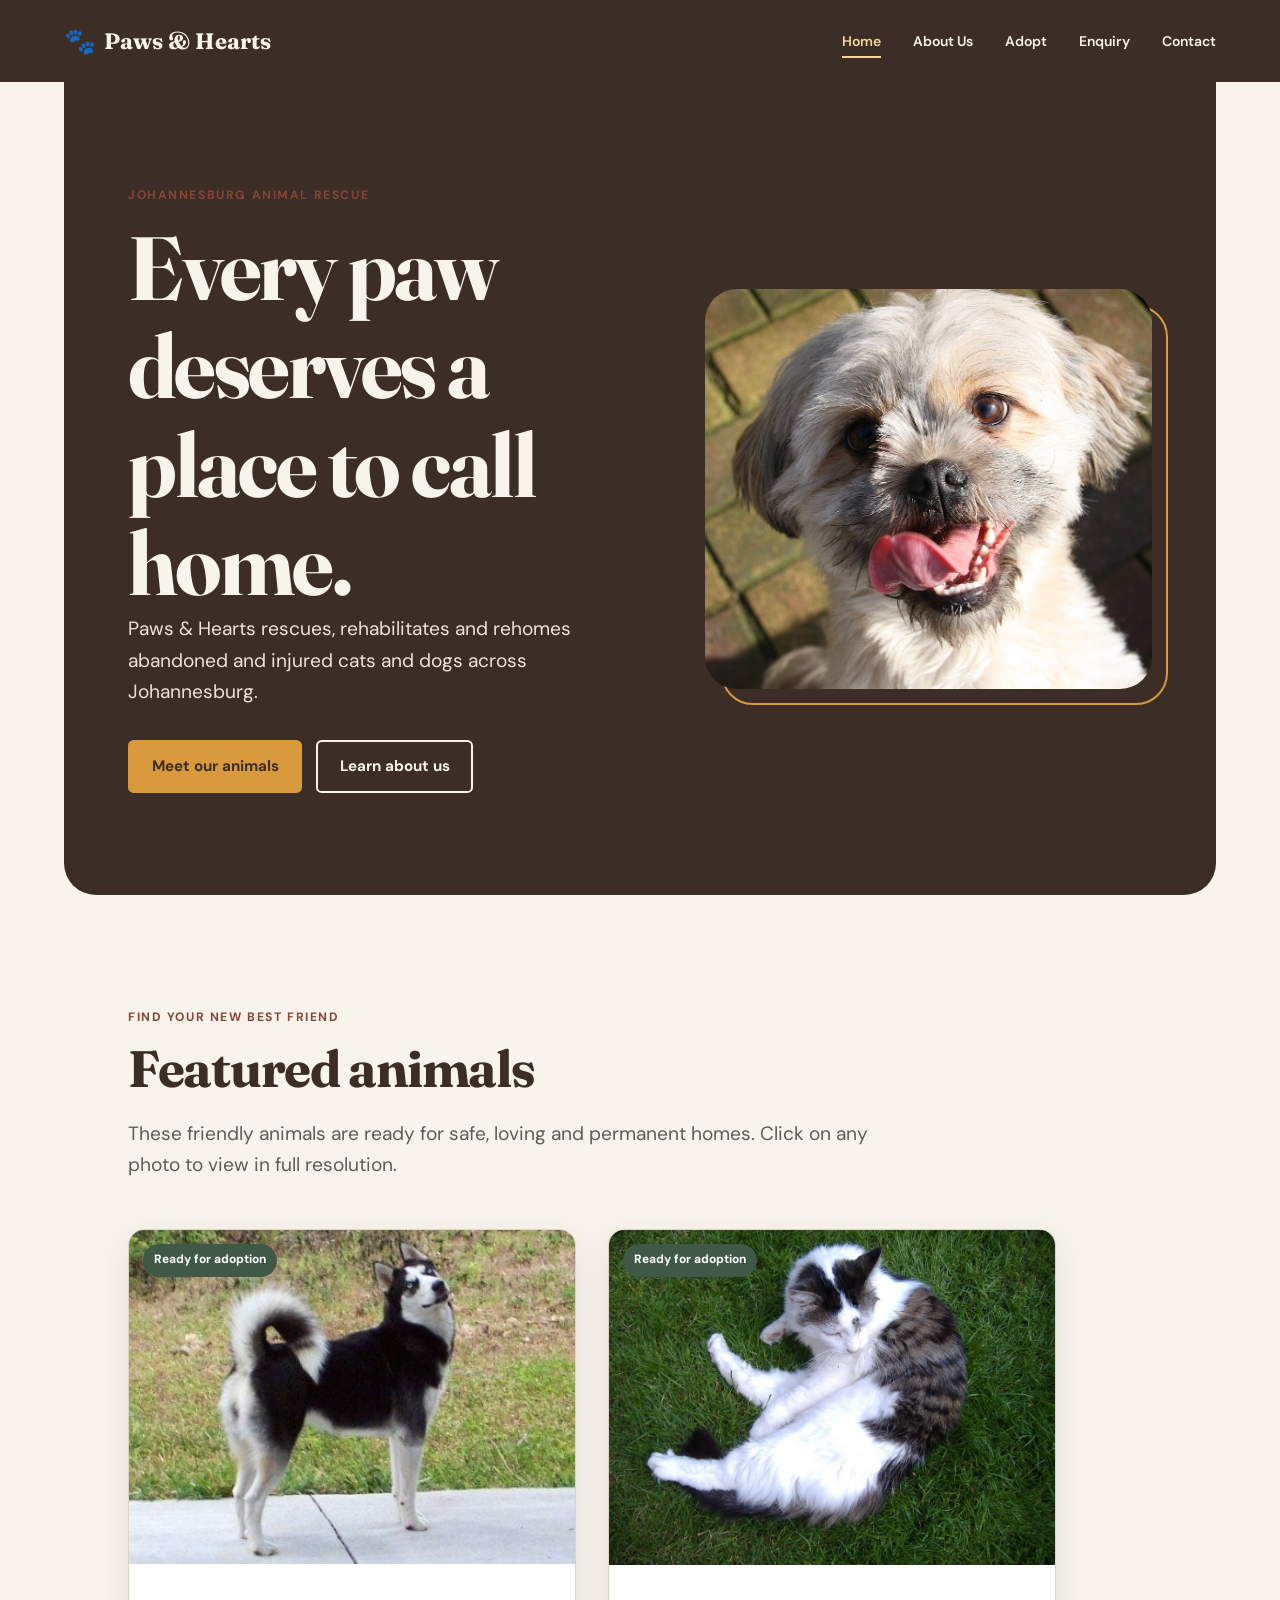
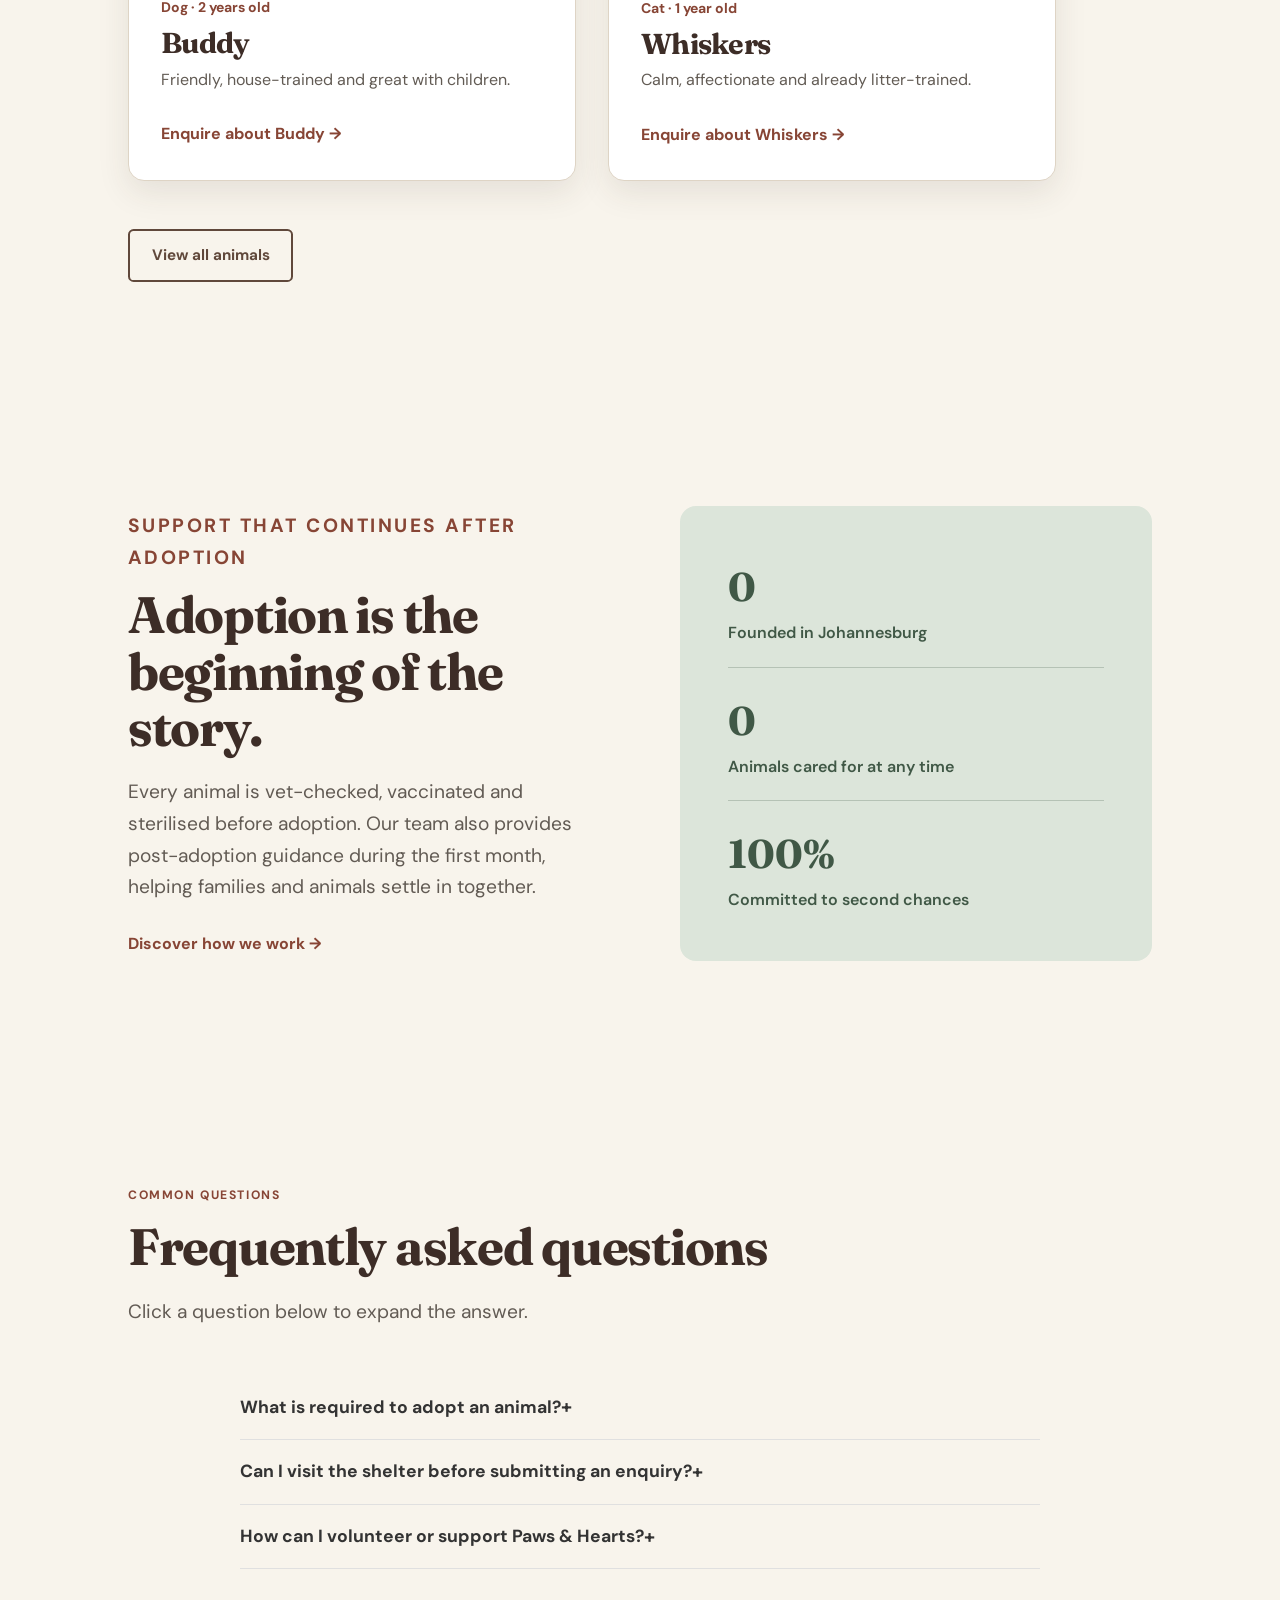
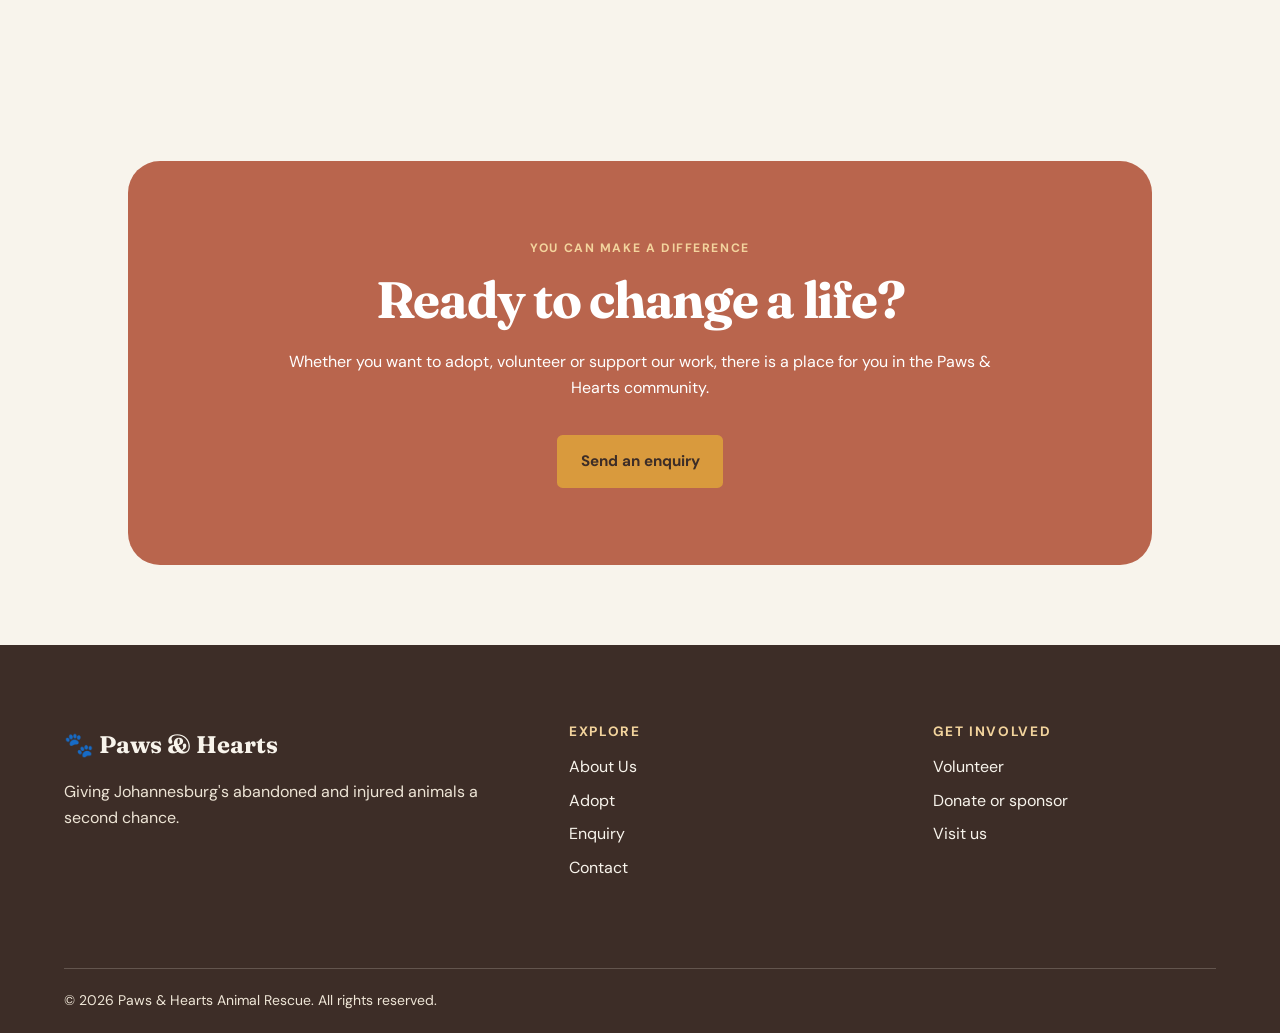
==== commit 21f6f87b: "I updated this page to include search and filter controls along with category attributes on each ani" ====
--- a/index.html
+++ b/index.html
@@ -4,8 +4,9 @@
   <meta charset="UTF-8">
   <meta name="viewport" content="width=device-width, initial-scale=1.0">
   <title>Paws & Hearts Animal Rescue | Home</title>
-  <meta name="description" content="Paws and Hearts rescues rehabilitates and rehomes abandoned and injured cats and dogs across Johannesburg. Find your new best friend today.">
-  <meta name="keywords" content="animal rescue Johannesburg adopt a dog adopt a cat pet adoption animal shelter">
+  <meta name="description" content="Paws and Hearts rescues, rehabilitates, and rehomes abandoned and injured cats and dogs across Johannesburg. Find your new best friend today.">
+  <meta name="keywords" content="animal rescue Johannesburg, adopt a dog, adopt a cat, pet adoption, animal shelter Sandton">
+  
   <link rel="stylesheet" href="css/style.css">
 </head>
 
@@ -29,6 +30,7 @@
   </header>
 
   <main>
+    <!-- HERO SECTION -->
     <section class="hero-section">
       <div class="hero-content">
         <p class="eyebrow">Johannesburg animal rescue</p>
@@ -55,17 +57,19 @@
           srcset="images/hero-dog.png 480w, images/hero-dog.png 960w, images/hero-dog.png 1440w"
           sizes="(max-width: 900px) 100vw, 45vw"
           alt="A rescued dog resting in the sun at the Paws and Hearts shelter"
-          class="hero-image"
+          class="hero-image clickable-lightbox"
+          data-caption="A rescued dog resting peacefully at our Sandton shelter."
         >
       </div>
     </section>
 
+    <!-- FEATURED ANIMALS (WITH LIGHTBOX SUPPORT) -->
     <section class="content-section featured-section">
       <div class="section-heading">
         <p class="eyebrow">Find your new best friend</p>
         <h2>Featured animals</h2>
         <p>
-          These friendly animals are ready for safe, loving and permanent homes.
+          These friendly animals are ready for safe, loving and permanent homes. Click on any photo to view in full resolution.
         </p>
       </div>
 
@@ -77,7 +81,8 @@
               srcset="images/animal-buddy.png 400w, images/animal-buddy.png 800w"
               sizes="(max-width: 600px) 100vw, 50vw"
               alt="Buddy a two year old rescue dog ready for adoption"
-              class="animal-image"
+              class="animal-image clickable-lightbox"
+              data-caption="Buddy - 2 years old, friendly dog ready for adoption."
             >
             <span class="animal-status">Ready for adoption</span>
           </div>
@@ -101,7 +106,8 @@
               srcset="images/animal-whiskers.png 400w, images/animal-whiskers.png 800w"
               sizes="(max-width: 600px) 100vw, 50vw"
               alt="Whiskers a one year old rescue cat ready for adoption"
-              class="animal-image"
+              class="animal-image clickable-lightbox"
+              data-caption="Whiskers - 1 year old, calm and affectionate rescue cat."
             >
             <span class="animal-status">Ready for adoption</span>
           </div>
@@ -124,6 +130,7 @@
       </a>
     </section>
 
+    <!-- IMPACT & STATS SECTION -->
     <section class="split-section">
       <div class="split-section-content">
         <p class="eyebrow">Support that continues after adoption</p>
@@ -156,6 +163,48 @@
       </div>
     </section>
 
+    <!-- INTERACTIVE ACCORDION / FAQ (RUBRIC SECTION 2.1 REQUIREMENT) -->
+    <section class="content-section">
+      <div class="section-heading">
+        <p class="eyebrow">Common questions</p>
+        <h2>Frequently asked questions</h2>
+        <p>Click a question below to expand the answer.</p>
+      </div>
+
+      <div class="accordion" style="max-width: 800px; margin: 0 auto;">
+        <div class="accordion-item" style="border-bottom: 1px solid #e0e0e0; padding: 1rem 0;">
+          <button class="accordion-header" style="background: none; border: none; font-size: 1.1rem; font-weight: bold; width: 100%; text-align: left; cursor: pointer; display: flex; justify-space-between; align-items: center; color: var(--color-text, #333);">
+            <span>What is required to adopt an animal?</span>
+            <span class="accordion-icon" style="font-size: 1.2rem;">+</span>
+          </button>
+          <div class="accordion-content" style="display: none; padding-top: 0.75rem; color: #555; line-height: 1.6;">
+            <p>Our adoption process includes completing an enquiry form, a brief home safety check, and an adoption fee of R850 which covers full vaccination, sterilization, and microchipping.</p>
+          </div>
+        </div>
+
+        <div class="accordion-item" style="border-bottom: 1px solid #e0e0e0; padding: 1rem 0;">
+          <button class="accordion-header" style="background: none; border: none; font-size: 1.1rem; font-weight: bold; width: 100%; text-align: left; cursor: pointer; display: flex; justify-space-between; align-items: center; color: var(--color-text, #333);">
+            <span>Can I visit the shelter before submitting an enquiry?</span>
+            <span class="accordion-icon" style="font-size: 1.2rem;">+</span>
+          </button>
+          <div class="accordion-content" style="display: none; padding-top: 0.75rem; color: #555; line-height: 1.6;">
+            <p>Yes! We welcome visitors during our public hours. We recommend contacting us ahead of time so our team can prepare for your arrival.</p>
+          </div>
+        </div>
+
+        <div class="accordion-item" style="border-bottom: 1px solid #e0e0e0; padding: 1rem 0;">
+          <button class="accordion-header" style="background: none; border: none; font-size: 1.1rem; font-weight: bold; width: 100%; text-align: left; cursor: pointer; display: flex; justify-space-between; align-items: center; color: var(--color-text, #333);">
+            <span>How can I volunteer or support Paws &amp; Hearts?</span>
+            <span class="accordion-icon" style="font-size: 1.2rem;">+</span>
+          </button>
+          <div class="accordion-content" style="display: none; padding-top: 0.75rem; color: #555; line-height: 1.6;">
+            <p>You can apply via our Enquiry page under the 'Volunteer' option. We offer shifts for dog walking, cat socialization, event support, and blanket/food supply collection.</p>
+          </div>
+        </div>
+      </div>
+    </section>
+
+    <!-- CALLOUT SECTION -->
     <section class="callout-section">
       <p class="eyebrow">You can make a difference</p>
       <h2>Ready to change a life?</h2>
@@ -169,6 +218,13 @@
     </section>
   </main>
 
+  <!-- LIGHTBOX MODAL CONTAINER (RUBRIC SECTION 2.1 REQUIREMENT) -->
+  <div id="lightboxModal" style="display: none; position: fixed; top: 0; left: 0; width: 100%; height: 100%; background: rgba(0,0,0,0.85); z-index: 9999; justify-content: center; align-items: center; flex-direction: column;">
+    <span id="closeLightbox" style="position: absolute; top: 20px; right: 35px; color: #fff; font-size: 40px; font-weight: bold; cursor: pointer;">&times;</span>
+    <img id="lightboxImage" src="" alt="Enlarged view" style="max-width: 85%; max-height: 75vh; border-radius: 8px; border: 3px solid #fff;">
+    <p id="lightboxCaption" style="color: #fff; margin-top: 15px; font-size: 1.1rem; text-align: center; max-width: 80%;"></p>
+  </div>
+
   <footer class="site-footer">
     <div class="footer-content">
       <div>
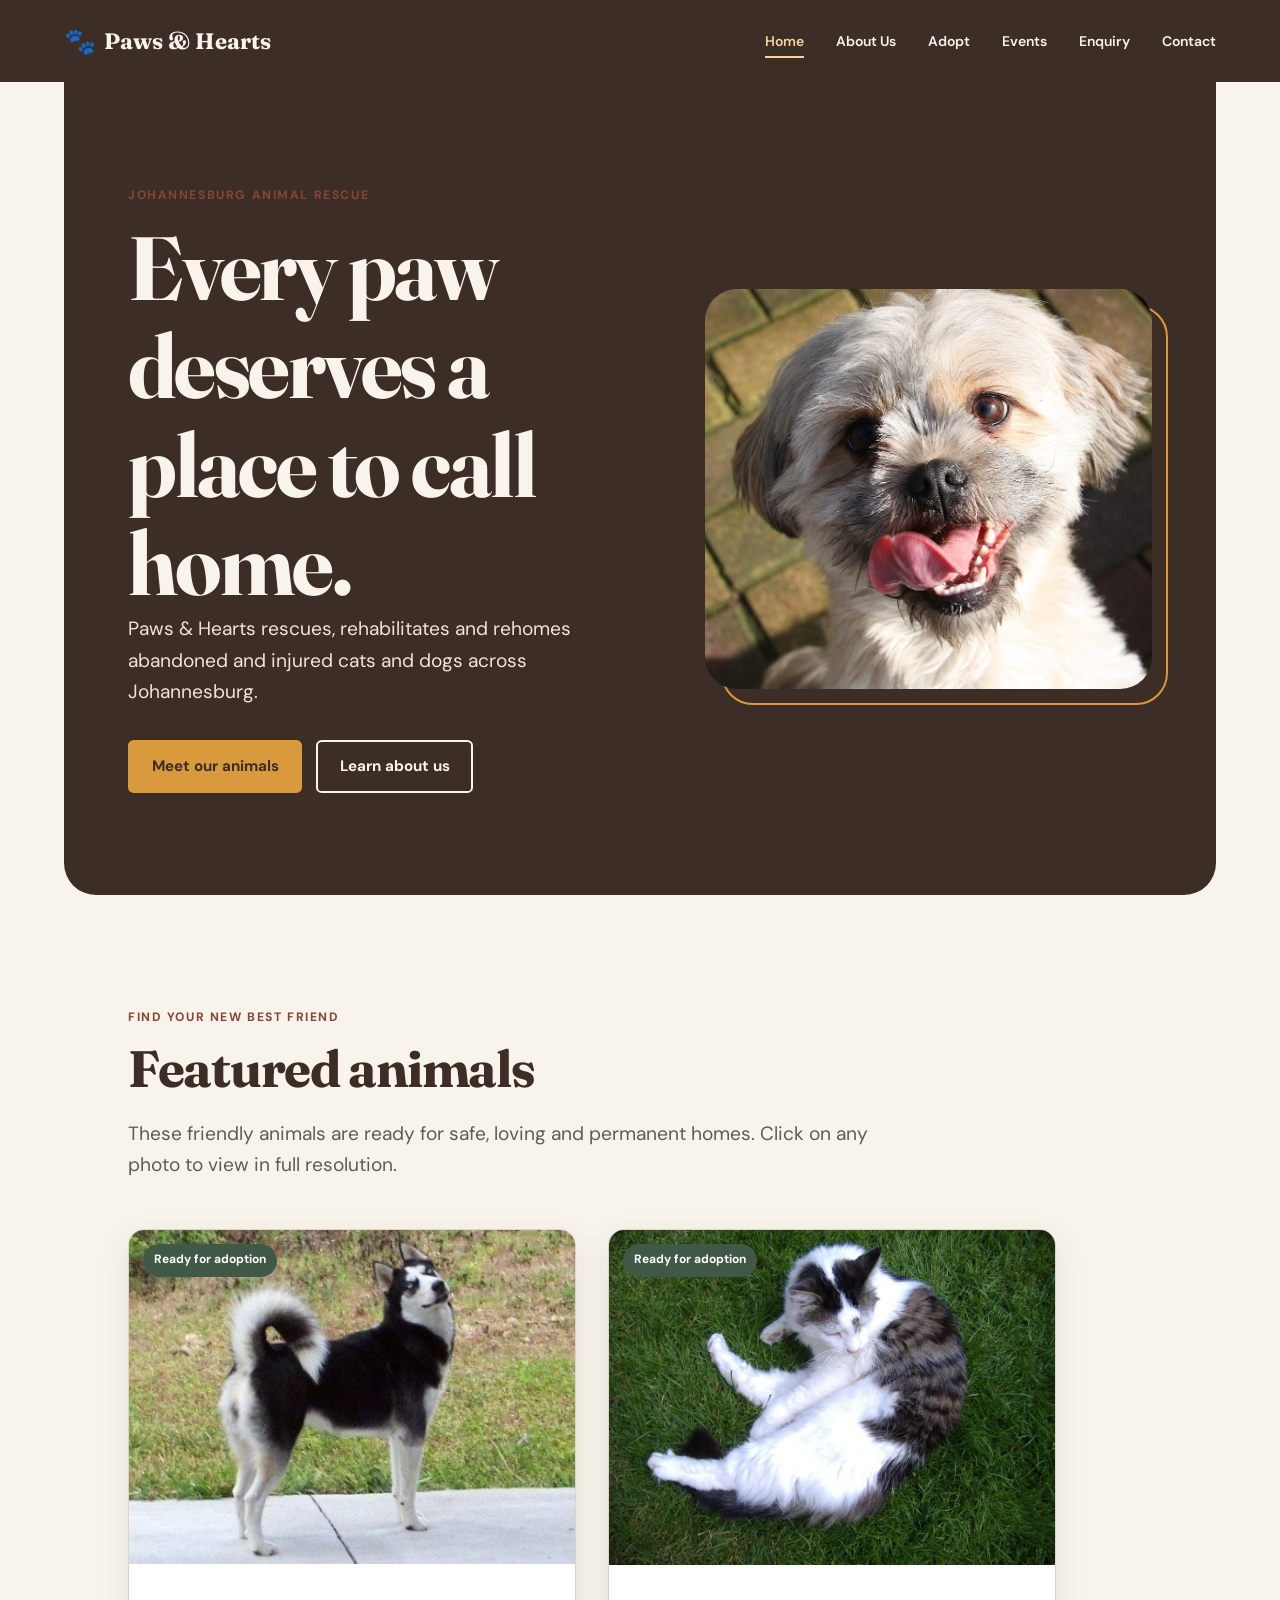
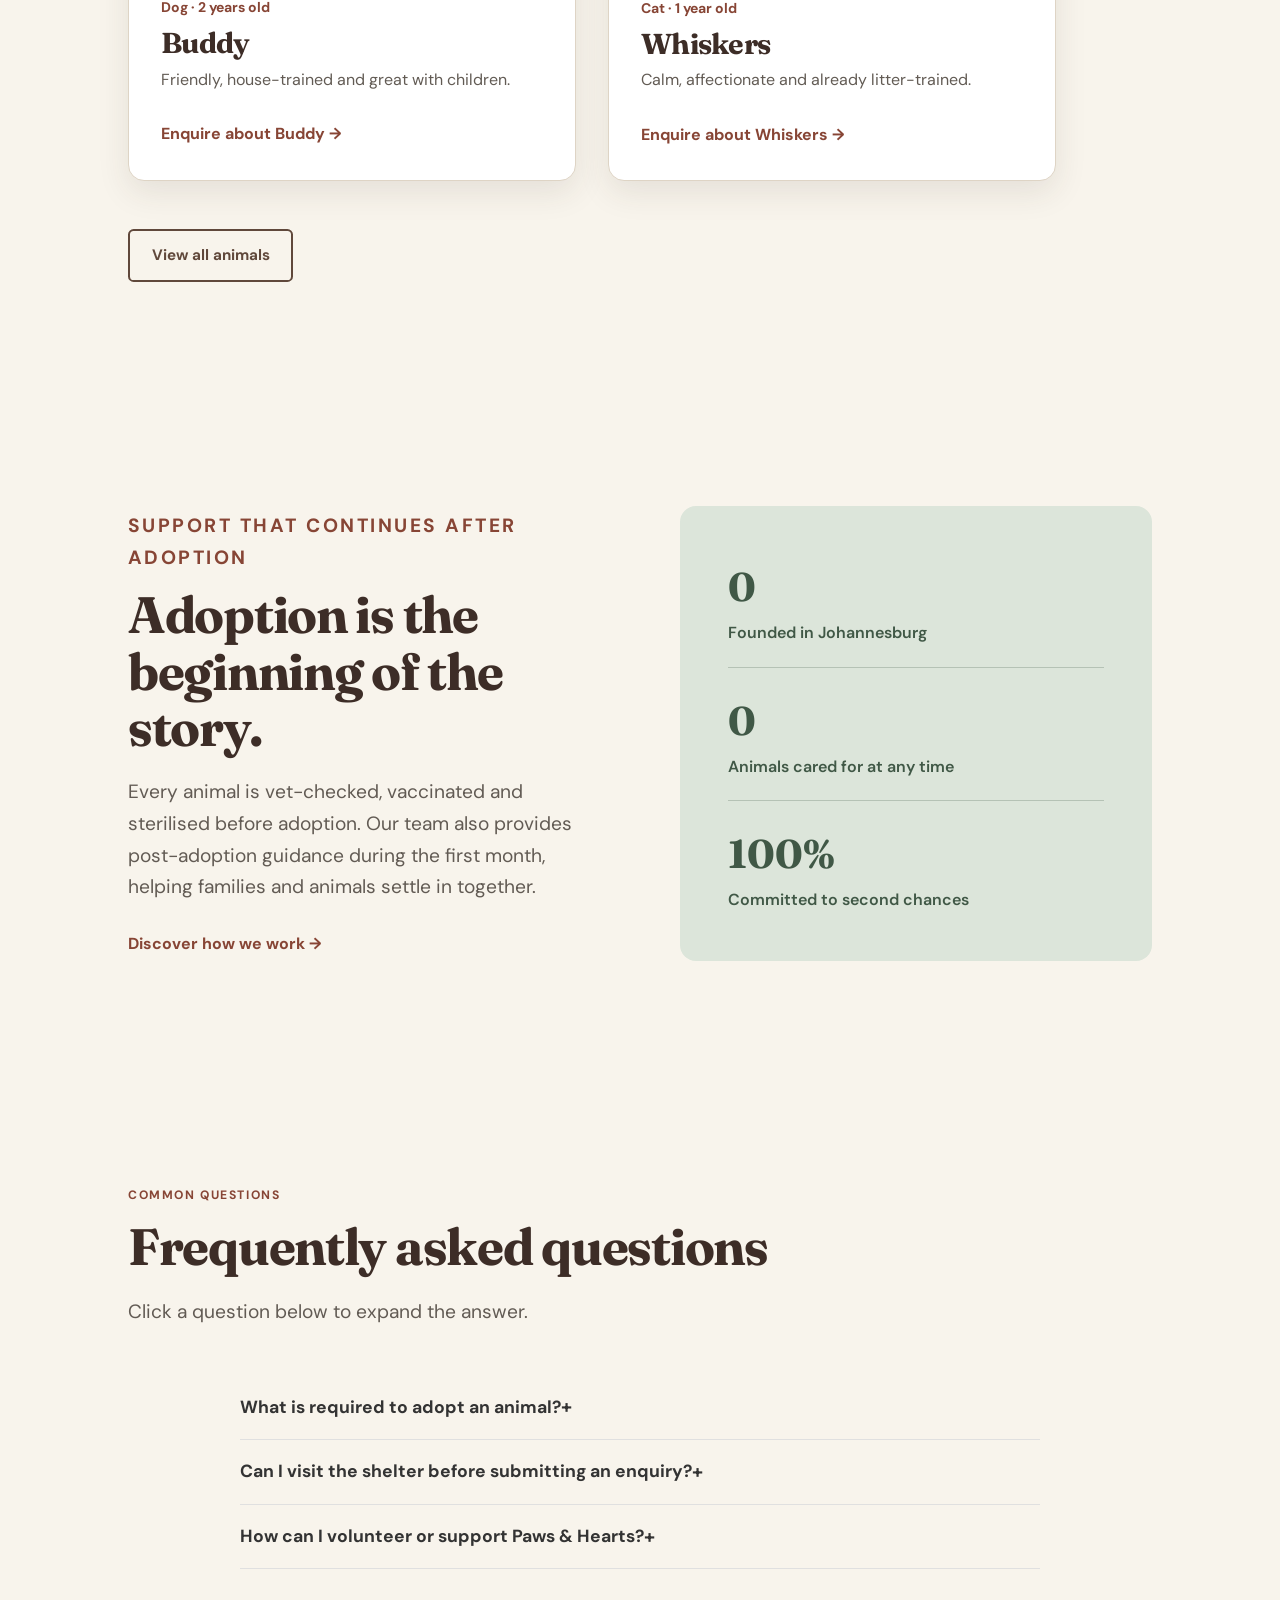
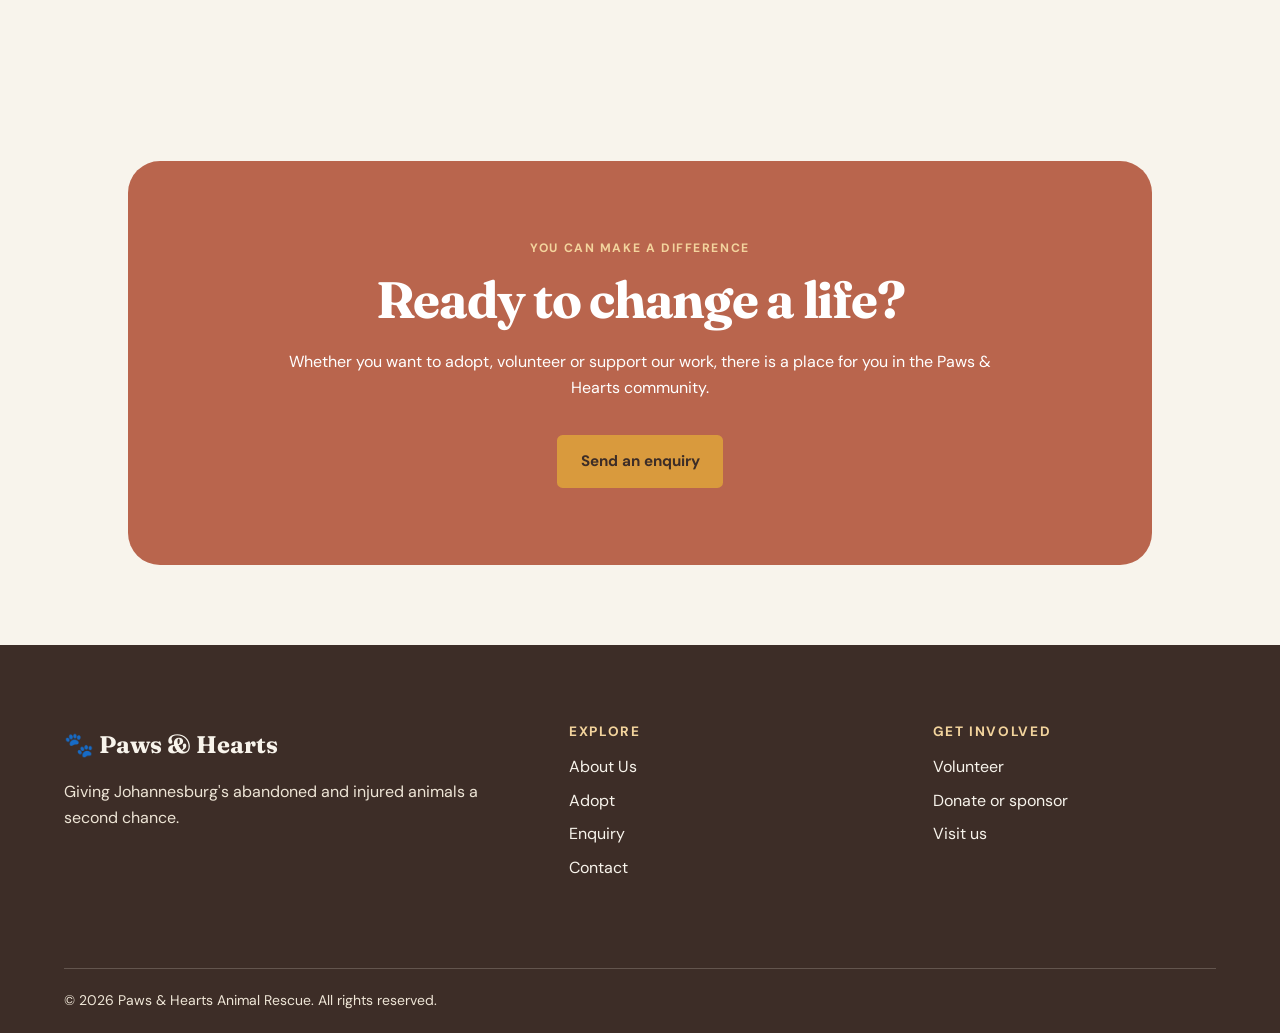
==== commit 306afba5: "I updated my navigation bars to ensure that the new page 'Events.html' can be accessed on each page" ====
--- a/index.html
+++ b/index.html
@@ -19,14 +19,15 @@
     </a>
 
     <nav class="site-navigation" aria-label="Main navigation">
-      <ul>
-        <li><a href="index.html" aria-current="page">Home</a></li>
-        <li><a href="about.html">About Us</a></li>
-        <li><a href="adopt.html">Adopt</a></li>
-        <li><a href="enquiry.html">Enquiry</a></li>
-        <li><a href="contact.html">Contact</a></li>
-      </ul>
-    </nav>
+  <ul>
+    <li><a href="index.html" aria-current="page">Home</a></li>
+    <li><a href="about.html">About Us</a></li>
+    <li><a href="adopt.html">Adopt</a></li>
+    <li><a href="events.html">Events</a></li>
+    <li><a href="enquiry.html">Enquiry</a></li>
+    <li><a href="contact.html">Contact</a></li>
+  </ul>
+</nav>
   </header>
 
   <main>
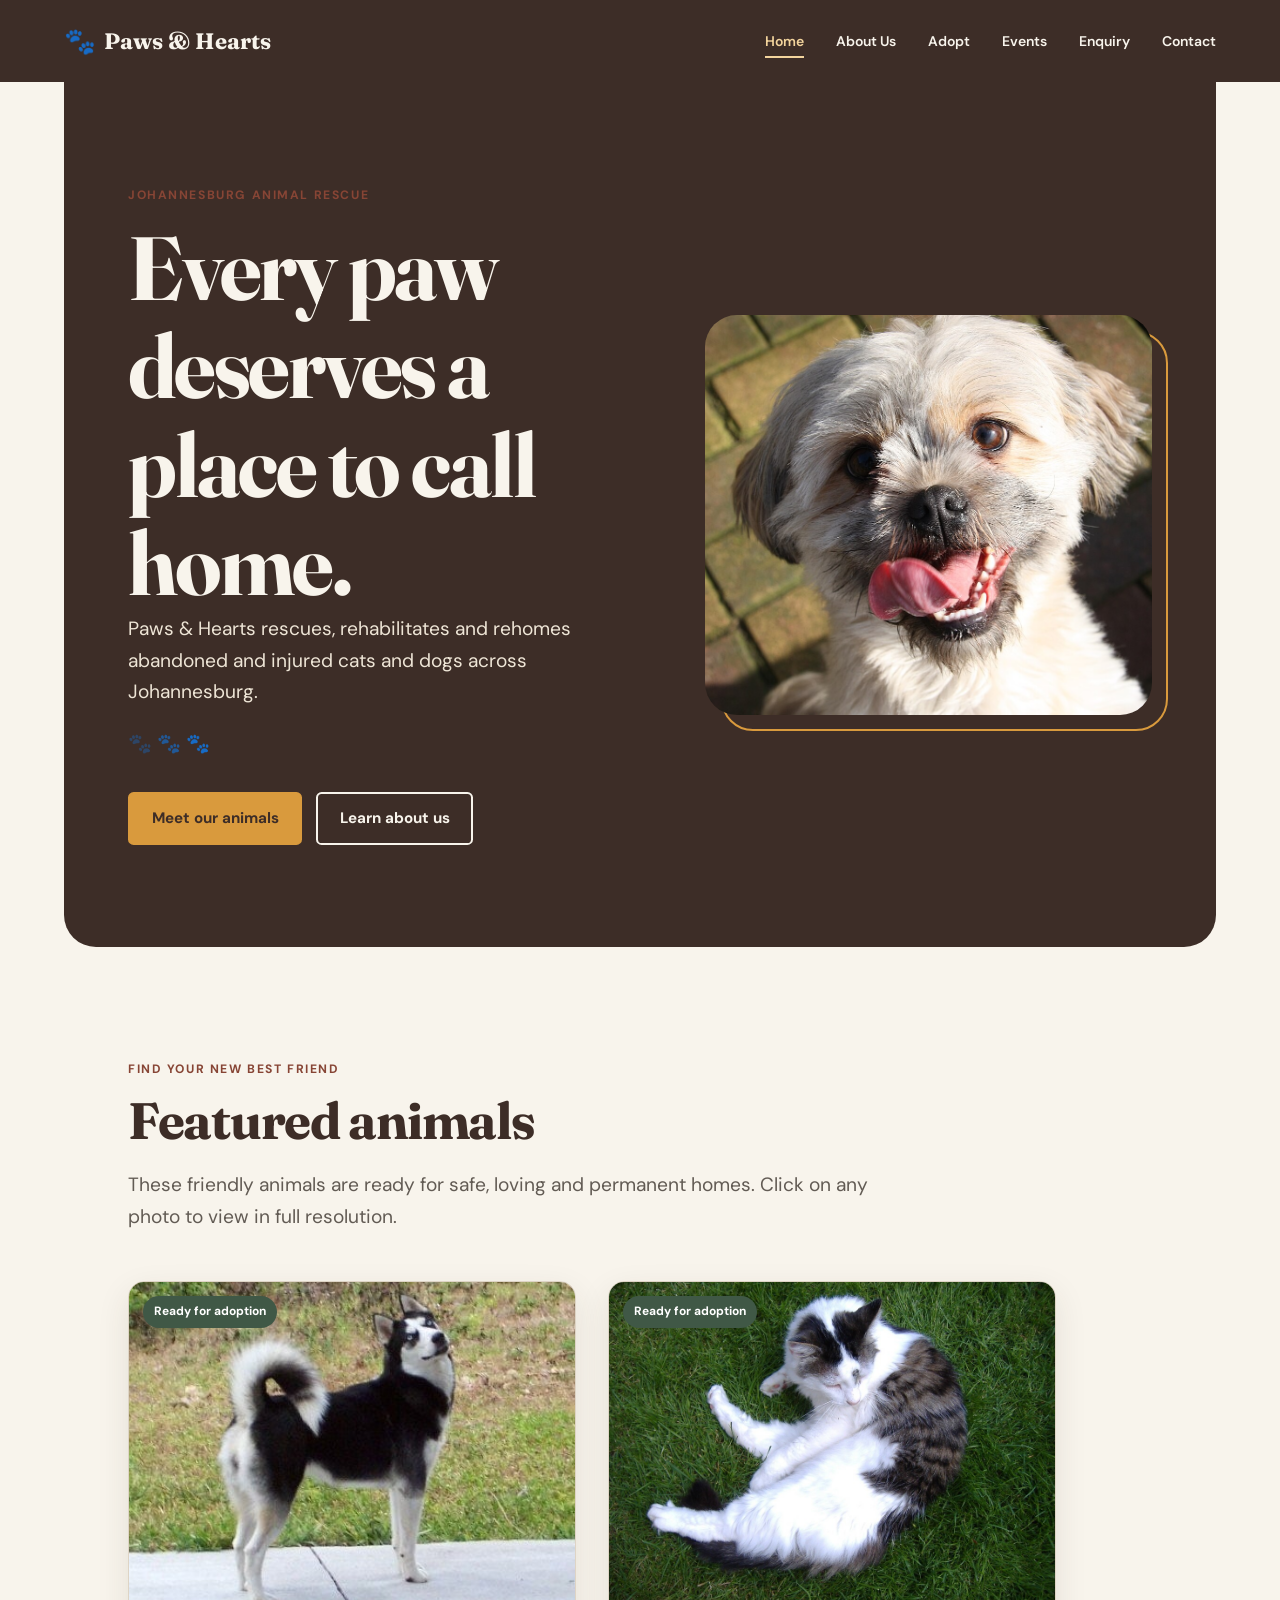
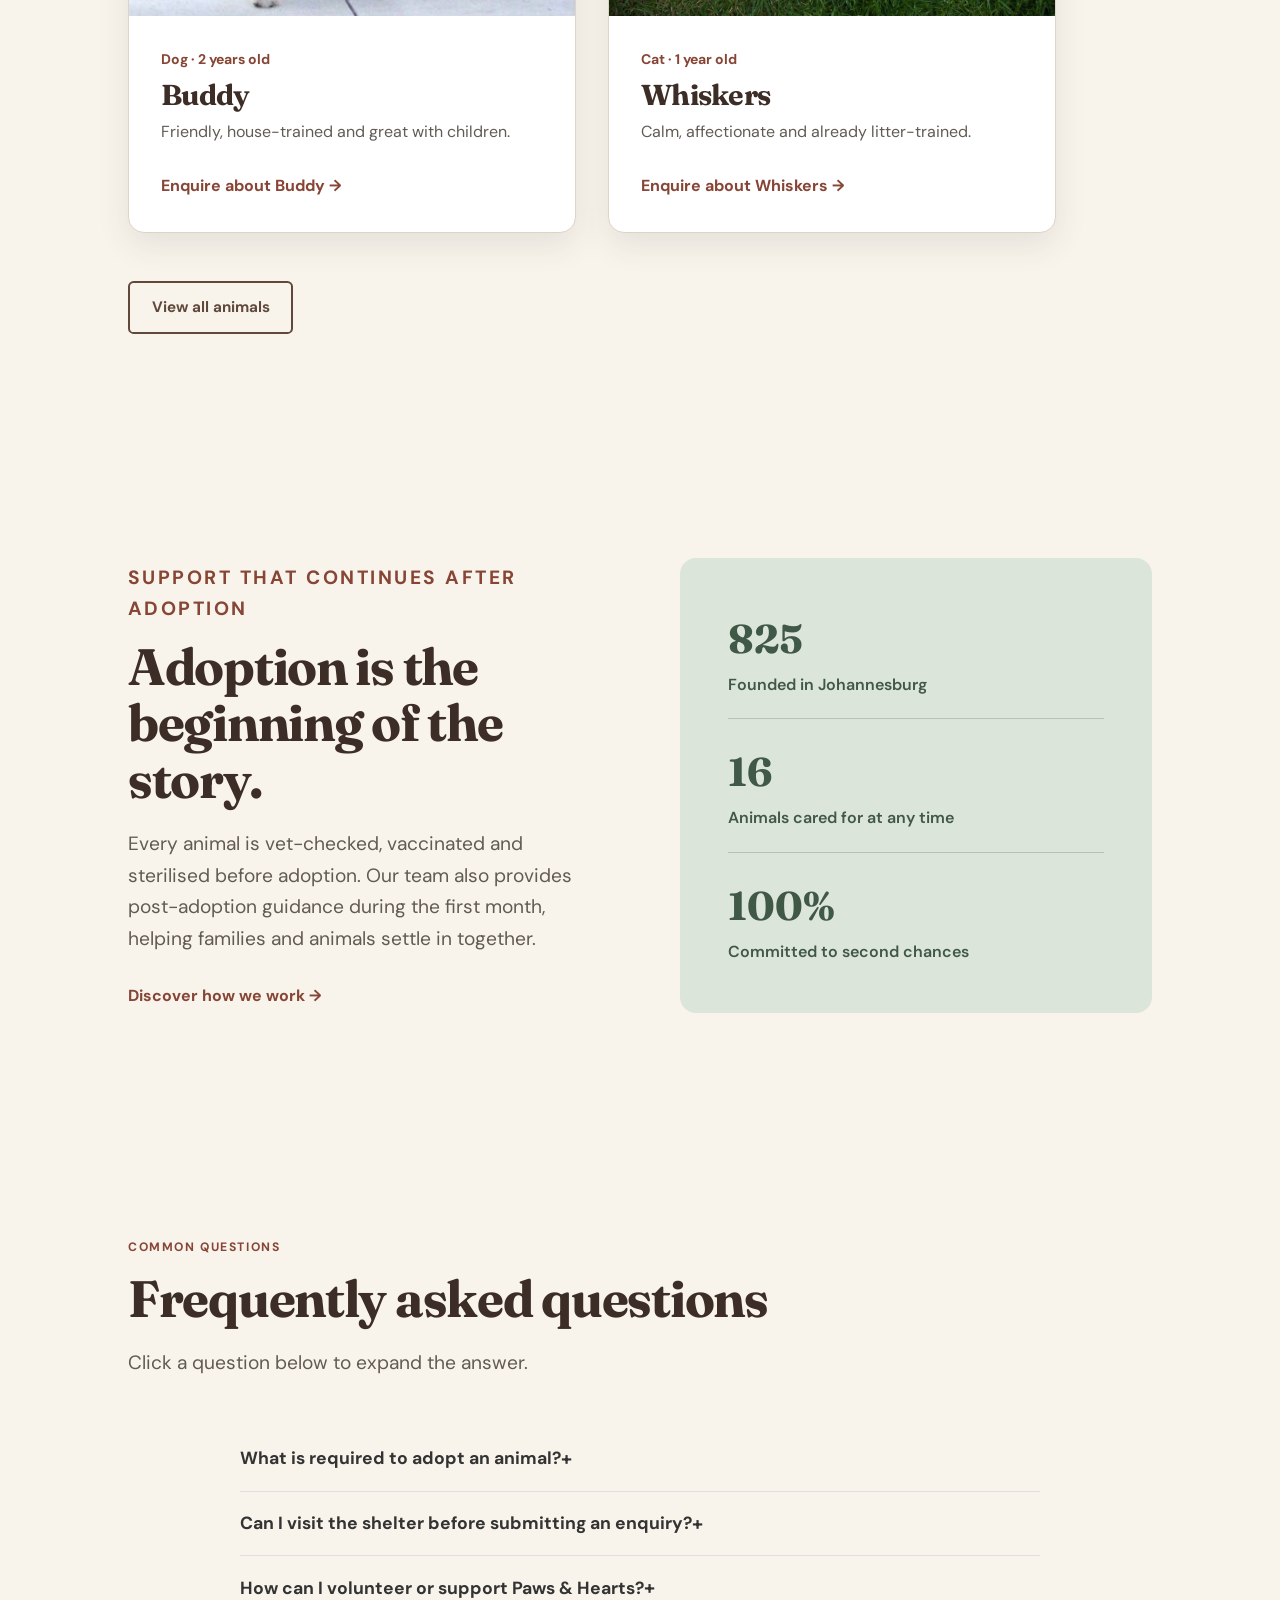
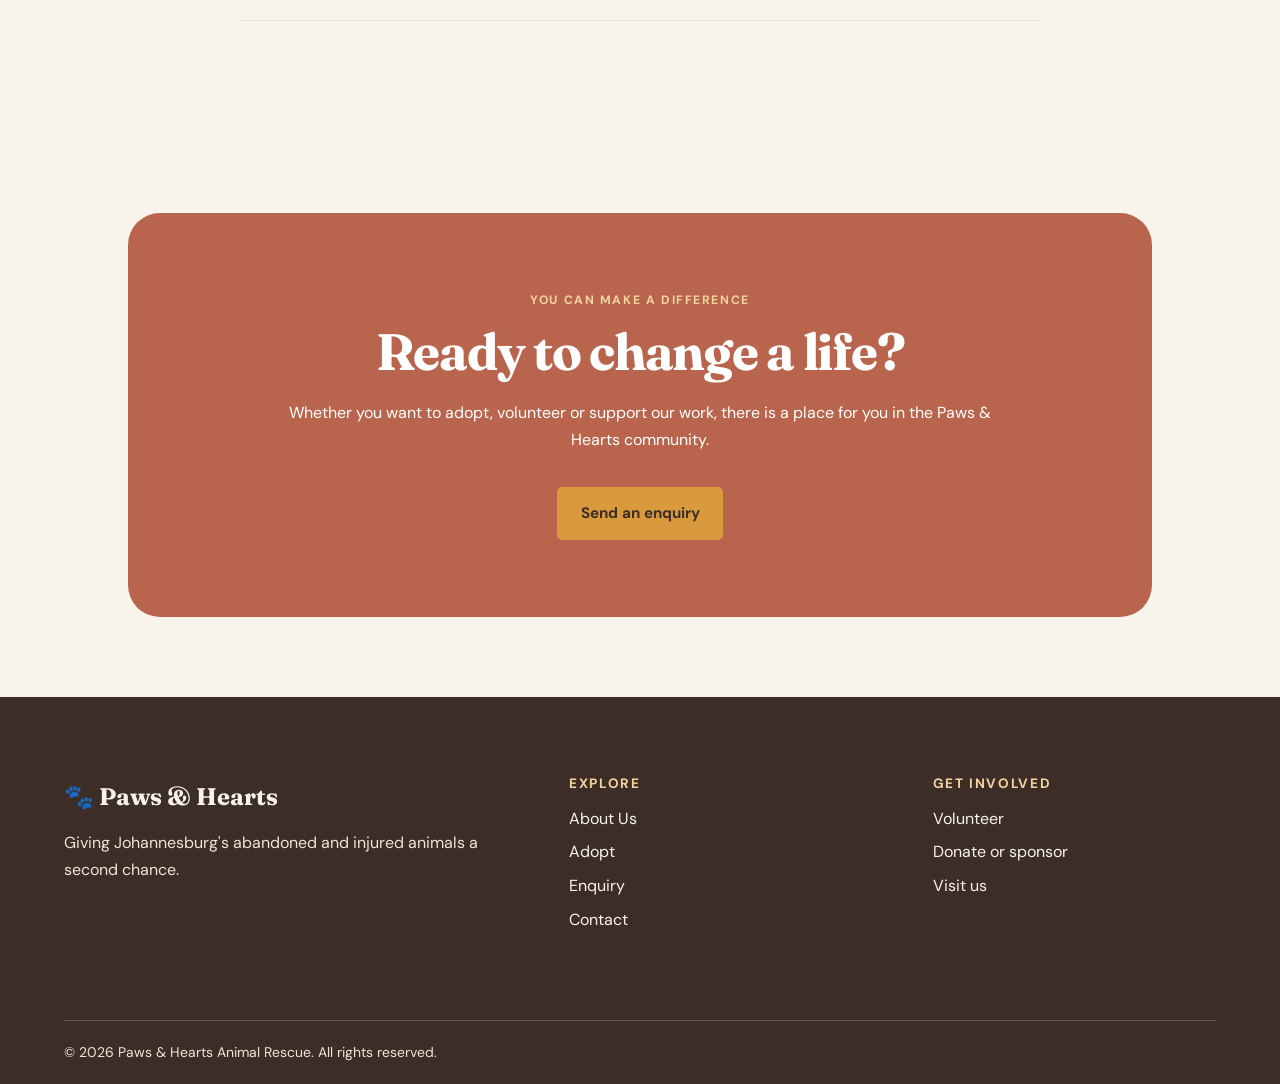
==== commit da0f0926: "I added extra validations, and added a feature that allows the user to send a direct email to the co" ====
--- a/index.html
+++ b/index.html
@@ -94,7 +94,7 @@
             <p>
               Friendly, house-trained and great with children.
             </p>
-            <a class="text-link" href="enquiry.html">
+            <a class="text-link" href="enquiry.html?type=adopt&amp;animal=Buddy">
               Enquire about Buddy <span aria-hidden="true">→</span>
             </a>
           </div>
@@ -119,7 +119,7 @@
             <p>
               Calm, affectionate and already litter-trained.
             </p>
-            <a class="text-link" href="enquiry.html">
+            <a class="text-link" href="enquiry.html?type=adopt&amp;animal=Whiskers">
               Enquire about Whiskers <span aria-hidden="true">→</span>
             </a>
           </div>
--- a/css/style.css
+++ b/css/style.css
@@ -317,6 +317,17 @@
   transform: translateY(0);
 }
 
+.email-compose-links {
+  display: flex;
+  flex-wrap: wrap;
+  gap: 0.75rem;
+}
+
+.email-compose-links .button {
+  min-height: 0;
+  padding: 0.65rem 1rem;
+}
+
 .button-primary {
   background-color: var(--color-gold);
   border-color: var(--color-gold);
